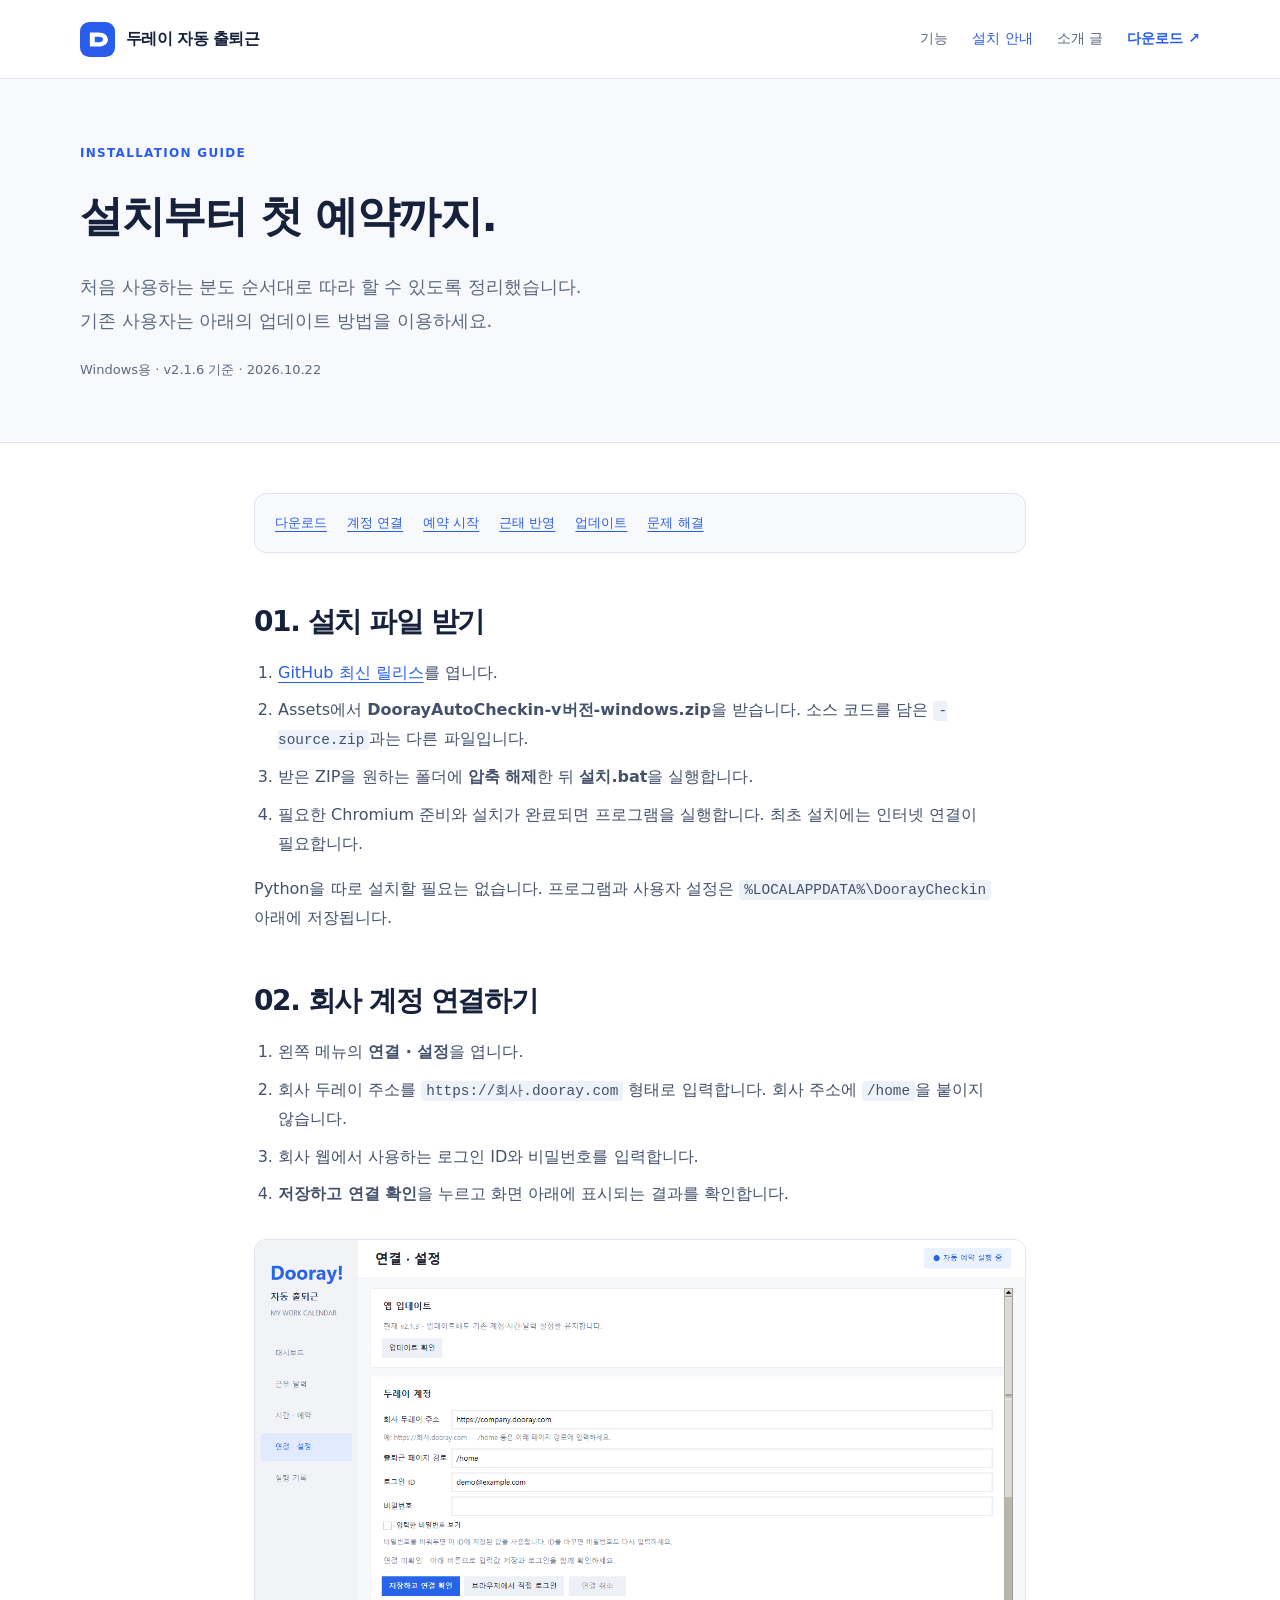
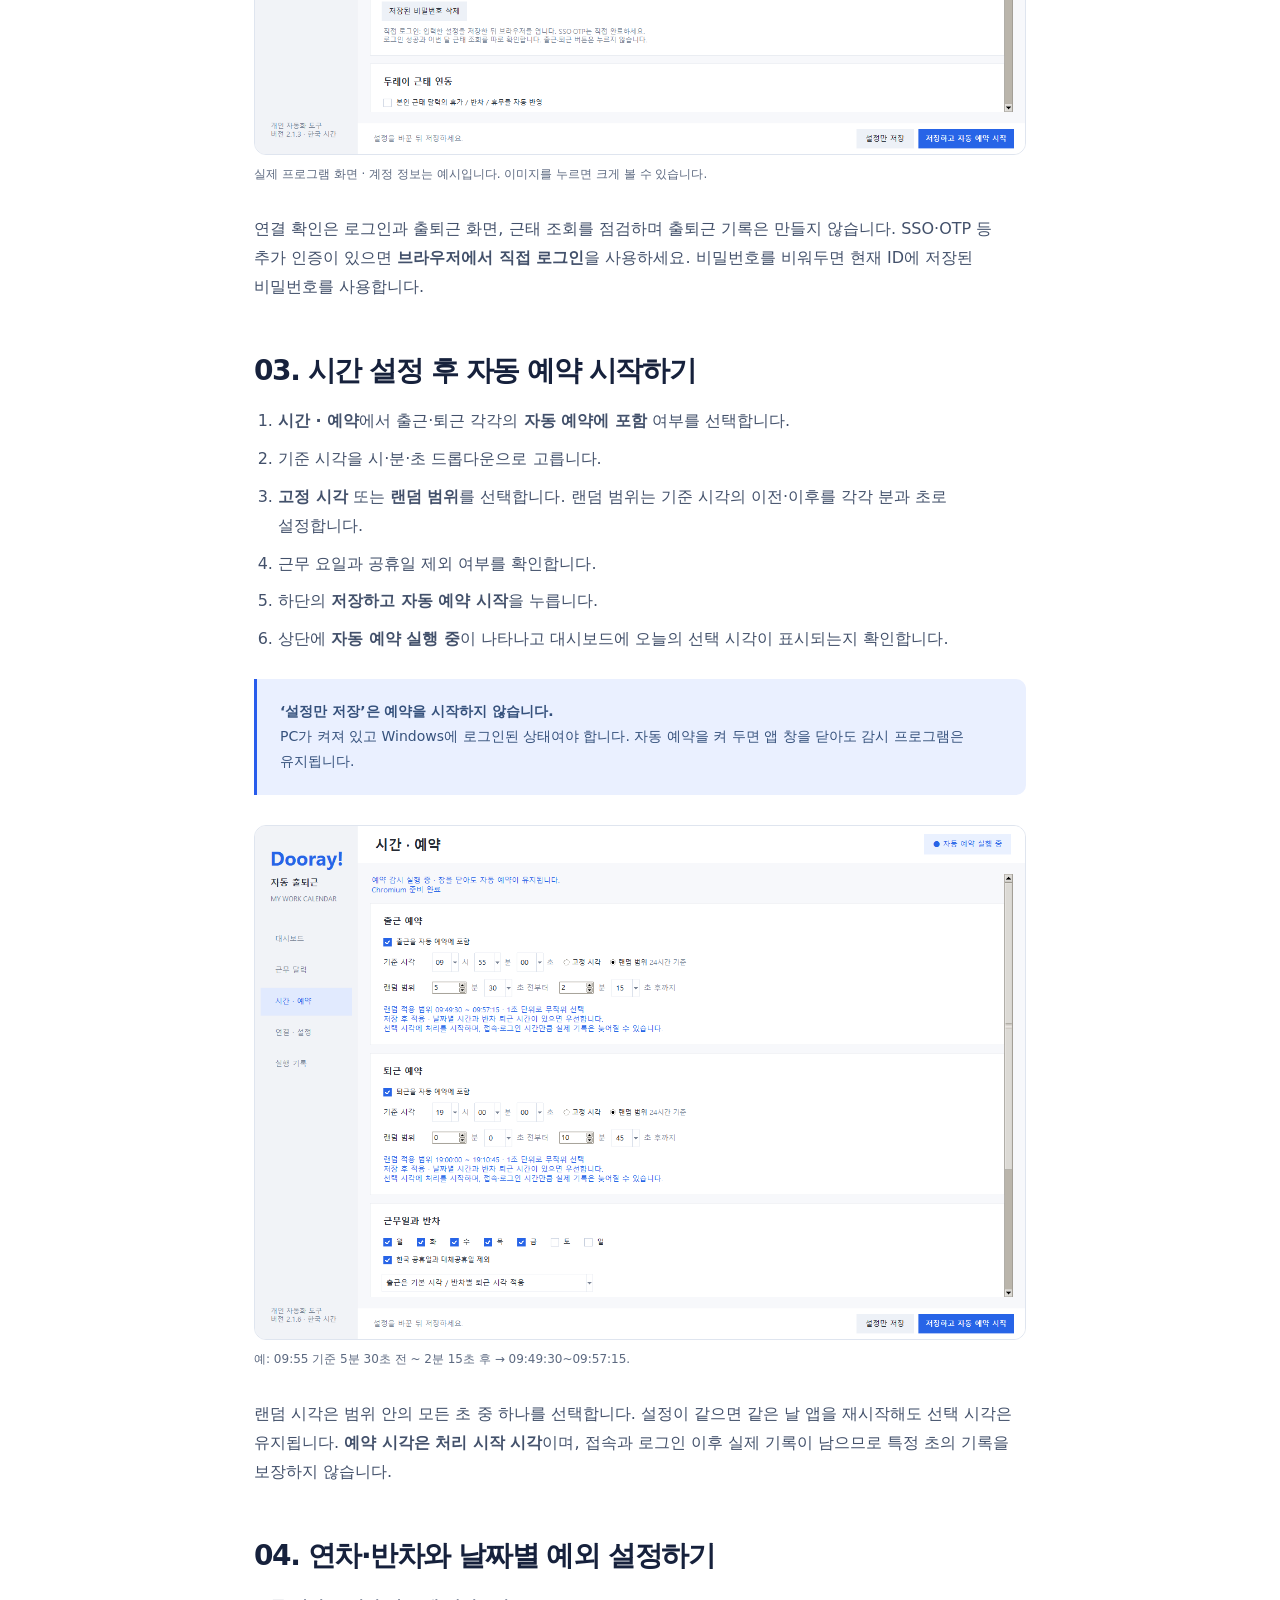
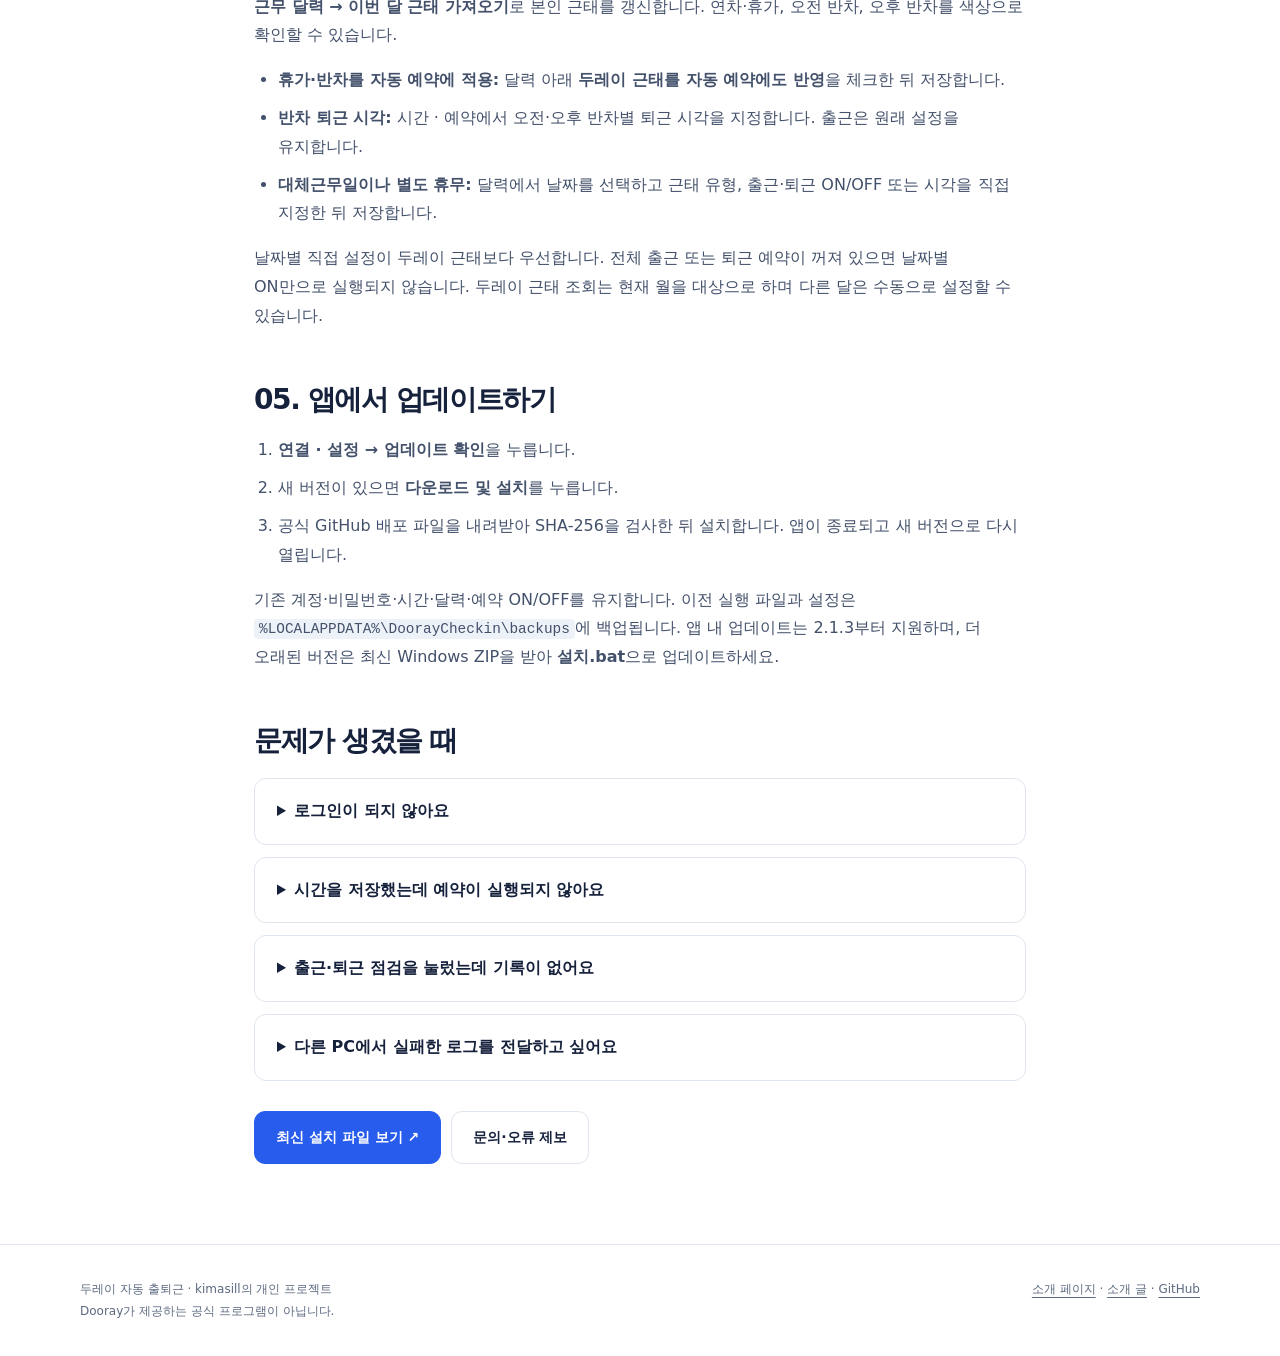
==== docs/guide.html @ 59de7cc2 "Publish project introduction and installation guide for GitHub Pages" ====
<!doctype html><html lang="ko"><head><meta charset="utf-8"><meta name="viewport" content="width=device-width, initial-scale=1"><title>설치와 업데이트 안내 | 두레이 자동 출퇴근</title><meta name="description" content="Windows에서 두레이 자동 출퇴근을 설치하고 계정 연결, 출퇴근 시간, 휴가·반차와 자동 예약을 설정하는 방법."><link rel="canonical" href="https://kimasill.github.io/dooray-auto-checkin/guide.html"><meta property="og:type" content="article"><meta property="og:locale" content="ko_KR"><meta property="og:title" content="두레이 자동 출퇴근 설치·업데이트 안내"><meta property="og:description" content="다운로드부터 계정 연결, 예약 시작, 업데이트까지 화면과 함께 따라 하는 설치 가이드."><meta property="og:url" content="https://kimasill.github.io/dooray-auto-checkin/guide.html"><meta property="og:image" content="https://kimasill.github.io/dooray-auto-checkin/images/connection.png"><meta name="twitter:card" content="summary_large_image"><link rel="icon" href="icon.svg" type="image/svg+xml"><link rel="stylesheet" href="site.css"></head><body>
<a class="skip" href="#main">본문으로 바로가기</a><header class="header"><div class="wrap"><a class="brand" href="./"><img src="icon.svg" alt="">두레이 자동 출퇴근</a><nav class="nav" aria-label="주 메뉴"><a href="./#features">기능</a><a href="guide.html" aria-current="page">설치 안내</a><a href="story.html">소개 글</a><a class="nav-cta" href="https://github.com/kimasill/dooray-auto-checkin/releases/latest">다운로드 ↗</a></nav></div></header>
<main id="main"><div class="page-hero"><div class="wrap"><p class="eyebrow">Installation guide</p><h1>설치부터 첫 예약까지.</h1><p class="lead">처음 사용하는 분도 순서대로 따라 할 수 있도록 정리했습니다.<br>기존 사용자는 아래의 업데이트 방법을 이용하세요.</p><p class="meta">Windows용 · v2.1.6 기준 · 2026.10.22</p></div></div><article class="reading">
<nav class="toc" aria-label="설치 안내 목차"><a href="#download">다운로드</a><a href="#connect">계정 연결</a><a href="#schedule">예약 시작</a><a href="#calendar">근태 반영</a><a href="#update">업데이트</a><a href="#troubleshooting">문제 해결</a></nav>
<h2 id="download">01. 설치 파일 받기</h2><ol><li><a href="https://github.com/kimasill/dooray-auto-checkin/releases/latest">GitHub 최신 릴리스</a>를 엽니다.</li><li>Assets에서 <strong>DoorayAutoCheckin-v버전-windows.zip</strong>을 받습니다. 소스 코드를 담은 <code>-source.zip</code>과는 다른 파일입니다.</li><li>받은 ZIP을 원하는 폴더에 <strong>압축 해제</strong>한 뒤 <strong>설치.bat</strong>을 실행합니다.</li><li>필요한 Chromium 준비와 설치가 완료되면 프로그램을 실행합니다. 최초 설치에는 인터넷 연결이 필요합니다.</li></ol><p>Python을 따로 설치할 필요는 없습니다. 프로그램과 사용자 설정은 <code>%LOCALAPPDATA%\DoorayCheckin</code> 아래에 저장됩니다.</p>
<h2 id="connect">02. 회사 계정 연결하기</h2><ol><li>왼쪽 메뉴의 <strong>연결 · 설정</strong>을 엽니다.</li><li>회사 두레이 주소를 <code>https://회사.dooray.com</code> 형태로 입력합니다. 회사 주소에 <code>/home</code>을 붙이지 않습니다.</li><li>회사 웹에서 사용하는 로그인 ID와 비밀번호를 입력합니다.</li><li><strong>저장하고 연결 확인</strong>을 누르고 화면 아래에 표시되는 결과를 확인합니다.</li></ol><figure><a href="images/connection.png"><img loading="lazy" src="images/connection.png" width="1380" height="920" alt="회사 두레이 주소와 ID·비밀번호를 입력하고 저장하고 연결 확인을 누르는 설정 화면"></a><figcaption>실제 프로그램 화면 · 계정 정보는 예시입니다. 이미지를 누르면 크게 볼 수 있습니다.</figcaption></figure><p>연결 확인은 로그인과 출퇴근 화면, 근태 조회를 점검하며 출퇴근 기록은 만들지 않습니다. SSO·OTP 등 추가 인증이 있으면 <strong>브라우저에서 직접 로그인</strong>을 사용하세요. 비밀번호를 비워두면 현재 ID에 저장된 비밀번호를 사용합니다.</p>
<h2 id="schedule">03. 시간 설정 후 자동 예약 시작하기</h2><ol><li><strong>시간 · 예약</strong>에서 출근·퇴근 각각의 <strong>자동 예약에 포함</strong> 여부를 선택합니다.</li><li>기준 시각을 시·분·초 드롭다운으로 고릅니다.</li><li><strong>고정 시각</strong> 또는 <strong>랜덤 범위</strong>를 선택합니다. 랜덤 범위는 기준 시각의 이전·이후를 각각 분과 초로 설정합니다.</li><li>근무 요일과 공휴일 제외 여부를 확인합니다.</li><li>하단의 <strong>저장하고 자동 예약 시작</strong>을 누릅니다.</li><li>상단에 <strong>자동 예약 실행 중</strong>이 나타나고 대시보드에 오늘의 선택 시각이 표시되는지 확인합니다.</li></ol><div class="notice"><strong>‘설정만 저장’은 예약을 시작하지 않습니다.</strong><br>PC가 켜져 있고 Windows에 로그인된 상태여야 합니다. 자동 예약을 켜 두면 앱 창을 닫아도 감시 프로그램은 유지됩니다.</div><figure><a href="images/schedule.png"><img loading="lazy" src="images/schedule.png" width="1380" height="920" alt="출퇴근 기준 시각과 랜덤 범위의 분·초를 지정하고 자동 예약을 시작하는 화면"></a><figcaption>예: 09:55 기준 5분 30초 전 ~ 2분 15초 후 → 09:49:30~09:57:15.</figcaption></figure><p>랜덤 시각은 범위 안의 모든 초 중 하나를 선택합니다. 설정이 같으면 같은 날 앱을 재시작해도 선택 시각은 유지됩니다. <strong>예약 시각은 처리 시작 시각</strong>이며, 접속과 로그인 이후 실제 기록이 남으므로 특정 초의 기록을 보장하지 않습니다.</p>
<h2 id="calendar">04. 연차·반차와 날짜별 예외 설정하기</h2><p><strong>근무 달력 → 이번 달 근태 가져오기</strong>로 본인 근태를 갱신합니다. 연차·휴가, 오전 반차, 오후 반차를 색상으로 확인할 수 있습니다.</p><ul><li><strong>휴가·반차를 자동 예약에 적용:</strong> 달력 아래 <strong>두레이 근태를 자동 예약에도 반영</strong>을 체크한 뒤 저장합니다.</li><li><strong>반차 퇴근 시각:</strong> 시간 · 예약에서 오전·오후 반차별 퇴근 시각을 지정합니다. 출근은 원래 설정을 유지합니다.</li><li><strong>대체근무일이나 별도 휴무:</strong> 달력에서 날짜를 선택하고 근태 유형, 출근·퇴근 ON/OFF 또는 시각을 직접 지정한 뒤 저장합니다.</li></ul><p>날짜별 직접 설정이 두레이 근태보다 우선합니다. 전체 출근 또는 퇴근 예약이 꺼져 있으면 날짜별 ON만으로 실행되지 않습니다. 두레이 근태 조회는 현재 월을 대상으로 하며 다른 달은 수동으로 설정할 수 있습니다.</p>
<h2 id="update">05. 앱에서 업데이트하기</h2><ol><li><strong>연결 · 설정 → 업데이트 확인</strong>을 누릅니다.</li><li>새 버전이 있으면 <strong>다운로드 및 설치</strong>를 누릅니다.</li><li>공식 GitHub 배포 파일을 내려받아 SHA-256을 검사한 뒤 설치합니다. 앱이 종료되고 새 버전으로 다시 열립니다.</li></ol><p>기존 계정·비밀번호·시간·달력·예약 ON/OFF를 유지합니다. 이전 실행 파일과 설정은 <code>%LOCALAPPDATA%\DoorayCheckin\backups</code>에 백업됩니다. 앱 내 업데이트는 2.1.3부터 지원하며, 더 오래된 버전은 최신 Windows ZIP을 받아 <strong>설치.bat</strong>으로 업데이트하세요.</p>
<h2 id="troubleshooting">문제가 생겼을 때</h2><div class="faq"><details><summary>로그인이 되지 않아요</summary><p>회사 주소와 로그인 ID, 비밀번호를 다시 확인하고 ‘저장하고 연결 확인’을 누르세요. SSO·OTP는 ‘브라우저에서 직접 로그인’을 사용합니다. 계정 입력란 아래에 표시되는 오류 코드와 안내를 확인하세요. <a href="https://github.com/kimasill/dooray-auto-checkin#연결이-안-될-때">오류 코드별 안내</a></p></details><details><summary>시간을 저장했는데 예약이 실행되지 않아요</summary><p>‘자동 예약에 포함’과 ‘자동 예약 실행 중’ 표시를 확인하세요. 오늘 날짜의 휴가·공휴일·수동 OFF도 확인해야 합니다. PC가 꺼졌거나 절전 상태였다면 예정 시각에 실행되지 않을 수 있습니다. 실행 기록 메뉴에서 당시 로그를 확인하세요.</p></details><details><summary>출근·퇴근 점검을 눌렀는데 기록이 없어요</summary><p>‘출근 점검 (기록 없음)’과 ‘퇴근 점검 (기록 없음)’은 실제 기록을 만들지 않습니다. 지금 처리하려면 ‘지금 출근’ 또는 ‘지금 퇴근’을 누르고 확인창을 거쳐야 합니다.</p></details><details><summary>다른 PC에서 실패한 로그를 전달하고 싶어요</summary><p><a href="https://github.com/kimasill/dooray-auto-checkin/releases/latest">최신 릴리스</a>의 Dooray-diagnostics-tool.zip을 실패한 PC에서 풀고 ‘진단로그수집.bat’을 실행하세요. 바탕화면에 진단 ZIP이 생성됩니다. 도구는 비밀번호·로그인 세션·스크린샷·원본 설정을 수집하지 않으며 자동 전송하지 않습니다. 공유 전에 내용을 확인하고 비밀번호나 원본 설정 파일을 공개 이슈에 붙이지 마세요.</p></details></div><div class="actions"><a class="button" href="https://github.com/kimasill/dooray-auto-checkin/releases/latest">최신 설치 파일 보기 ↗</a><a class="button secondary" href="https://github.com/kimasill/dooray-auto-checkin/issues">문의·오류 제보</a></div>
</article></main><footer class="footer"><div class="wrap"><p>두레이 자동 출퇴근 · kimasill의 개인 프로젝트<br>Dooray가 제공하는 공식 프로그램이 아닙니다.</p><p><a href="./">소개 페이지</a> · <a href="story.html">소개 글</a> · <a href="https://github.com/kimasill/dooray-auto-checkin">GitHub</a></p></div></footer></body></html>
---- docs/site.css ----
:root{--ink:#16213c;--muted:#5c6980;--blue:#285cec;--pale:#eaf0ff;--line:#dfe5ef;--bg:#f7f9fd;--radius:22px}*{box-sizing:border-box}html{scroll-behavior:smooth;scroll-padding-top:100px}body{margin:0;color:var(--ink);background:white;font-family:system-ui,-apple-system,"Malgun Gothic",sans-serif;font-size:16px;line-height:1.8;word-break:keep-all;overflow-wrap:anywhere}a{color:var(--blue);text-underline-offset:4px}a:hover{text-decoration:underline}a:focus-visible,button:focus-visible,summary:focus-visible{outline:3px solid #e19200;outline-offset:5px}img{display:block;max-width:100%;height:auto}button{font:inherit}.wrap{width:min(1120px,calc(100% - 48px));margin:auto}.skip{position:absolute;top:-70px;background:white;padding:10px;z-index:20}.skip:focus{top:10px}.header{position:sticky;top:0;z-index:10;background:#ffffffef;border-bottom:1px solid var(--line);backdrop-filter:blur(12px)}.header .wrap{min-height:78px;display:flex;align-items:center;justify-content:space-between;gap:24px}.brand{display:flex;align-items:center;gap:11px;text-decoration:none;color:var(--ink);font-weight:800;letter-spacing:-.6px;white-space:nowrap}.brand img{width:35px;height:35px}.nav{display:flex;align-items:center;gap:24px;font-size:14px}.nav a{color:var(--muted);text-decoration:none;white-space:nowrap}.nav a:hover,.nav a[aria-current=page]{color:var(--blue)}.nav .nav-cta{color:var(--blue);font-weight:700}.eyebrow{font-size:12px;letter-spacing:1.3px;font-weight:800;color:var(--blue);text-transform:uppercase;margin:0 0 22px}.hero{padding:80px 0 66px;background:linear-gradient(155deg,#fff 40%,#eef3ff)}.hero-grid{display:grid;grid-template-columns:.9fr 1.1fr;gap:44px;align-items:center}h1,h2,h3{line-height:1.35;letter-spacing:-1.4px;margin:0;color:var(--ink)}h1{font-size:clamp(34px,4vw,51px);font-weight:850}h1 em{font-style:normal;color:var(--blue)}h2{font-size:32px}h3{font-size:21px;letter-spacing:-.7px}.lead{font-size:18px;line-height:1.9;color:var(--muted);margin:25px 0 28px}.actions{display:flex;gap:10px;align-items:center;flex-wrap:wrap}.button{display:inline-flex;align-items:center;justify-content:center;gap:8px;padding:13px 21px;background:var(--blue);color:#fff;border:1px solid var(--blue);border-radius:11px;text-decoration:none;font-weight:700;font-size:14px;cursor:pointer}.button:hover{background:#1847c5;text-decoration:none}.button.secondary{background:#fff;color:var(--ink);border-color:var(--line)}.button.secondary:hover{border-color:var(--blue);color:var(--blue)}.tiny{font-size:12px;color:var(--muted);line-height:1.7}.hero-note{margin:18px 0 0}.product-shot{background:white;border:1px solid #ced8eb;border-radius:15px;padding:8px;box-shadow:0 22px 65px #3457911a;transform:rotate(-1deg)}.product-shot img{border-radius:9px}.shot-caption{display:flex;justify-content:space-between;gap:12px;font-size:11px;color:var(--muted);padding:8px 7px 1px}.pill{display:inline-flex;align-items:center;gap:7px;padding:6px 11px;border-radius:20px;background:#e8f7f0;color:#257154;font-size:12px;font-weight:600}.pill:before{content:"";width:6px;height:6px;border-radius:50%;background:#2b9d70}.proof-strip{background:#fff;border-top:1px solid var(--line);border-bottom:1px solid var(--line)}.proof-strip .wrap{display:flex;justify-content:space-between;gap:16px;padding-top:21px;padding-bottom:21px;font-size:13px;color:var(--muted)}.proof-strip strong{color:var(--ink);margin-right:8px}.section{padding:78px 0}.section.soft{background:var(--bg)}.section-head{display:flex;align-items:end;justify-content:space-between;gap:24px;margin-bottom:32px}.section-head p{max-width:410px;margin:0;color:var(--muted);font-size:15px}.grid-three{display:grid;grid-template-columns:repeat(3,1fr);gap:20px}.feature{padding:28px;background:#fff;border:1px solid var(--line);border-radius:var(--radius)}.feature .number{font-size:12px;color:var(--blue);font-weight:800;margin-bottom:22px;display:block}.feature p{font-size:14px;color:var(--muted);margin:16px 0 0}.tags{display:flex;gap:7px;flex-wrap:wrap;margin-top:20px}.tag{font-size:11px;background:var(--pale);color:#3357a0;border-radius:6px;padding:3px 9px}.tag.purple{background:#f0e9ff;color:#7b4db6}.tag.green{background:#e2f4ef;color:#287665}.wide-shot{border:1px solid var(--line);border-radius:16px;overflow:hidden;box-shadow:0 18px 50px #253b6410}.wide-shot img{width:100%}.caption{font-size:12px;color:var(--muted);margin:14px 0 0}.split{display:grid;grid-template-columns:1fr 1fr;gap:52px;align-items:center}.split p{color:var(--muted)}.steps{list-style:none;padding:0;margin:0;counter-reset:step}.steps li{position:relative;padding:0 0 25px 51px;counter-increment:step;min-height:55px}.steps li:before{content:counter(step,decimal-leading-zero);position:absolute;left:0;top:0;font-size:13px;font-weight:800;background:var(--pale);color:var(--blue);border-radius:9px;padding:5px 9px}.steps p{font-size:14px;margin:5px 0 0}.notice{padding:20px 23px;background:var(--pale);border-left:3px solid var(--blue);border-radius:0 10px 10px 0;font-size:14px;color:#35517c}.story-card{display:flex;justify-content:space-between;align-items:center;gap:28px;background:#172743;color:white;padding:38px;border-radius:var(--radius)}.story-card h2{color:white;font-size:27px}.story-card p{color:#bfcee5;margin:12px 0 0;font-size:14px}.story-card .eyebrow{color:#9bb7ff;margin-bottom:12px}.story-card .button{flex-shrink:0;background:#fff;color:var(--ink);border-color:white}.faq{display:grid;gap:12px}.faq details{border:1px solid var(--line);border-radius:12px;padding:18px 22px;background:#fff}.faq summary{font-weight:700;cursor:pointer}.faq p{color:var(--muted);font-size:14px;margin:13px 0 0}.footer{padding:34px 0;border-top:1px solid var(--line);font-size:12px;color:var(--muted)}.footer .wrap{display:flex;justify-content:space-between;align-items:start;gap:26px}.footer p{margin:0}.footer a{color:var(--muted)}.share-status{min-height:22px;display:block;color:var(--muted);font-size:12px}.page-hero{padding:64px 0 48px;background:var(--bg);border-bottom:1px solid var(--line)}.page-hero h1{font-size:43px}.page-hero .lead{max-width:700px;margin-bottom:0}.reading{max-width:820px;margin:auto;padding:50px 24px 80px}.reading h2{font-size:28px;margin:50px 0 18px;scroll-margin-top:100px}.reading h2:first-child{margin-top:0}.reading h3{margin:30px 0 12px}.reading p,.reading li{color:#43516b}.reading figure{margin:30px 0}.reading figure img{border:1px solid var(--line);border-radius:12px}.reading figcaption{font-size:12px;color:var(--muted);margin-top:9px}.reading code{font-family:ui-monospace,Consolas,monospace;background:#edf1f8;border-radius:4px;padding:2px 5px;font-size:.9em}.reading ol,.reading ul{padding-left:24px}.reading li{margin:9px 0}.toc{display:flex;gap:9px 20px;flex-wrap:wrap;padding:17px 20px;margin:0 0 40px;background:var(--bg);border:1px solid var(--line);border-radius:12px;font-size:13px}.meta{color:var(--muted);font-size:13px;margin-top:20px}.reading .actions{margin-top:30px}.text-link{font-size:14px;font-weight:700}.status-panel{background:var(--pale);border-radius:var(--radius);padding:28px;margin-top:24px}.status-panel strong{display:block;font-size:20px;color:var(--blue)}.status-panel p{font-size:14px;margin:9px 0 0}.anchor-link{font-size:13px;white-space:nowrap}.reading .notice p{margin:0}.reading .notice{margin:25px 0}.article-end{border-top:1px solid var(--line);padding-top:26px;margin-top:40px}.source-note{font-size:12px;color:var(--muted)}
@media(max-width:900px){.hero-grid{grid-template-columns:1fr;gap:38px}.hero{padding:56px 0}.hero h1 br{display:none}.hero-copy{max-width:660px}.product-shot{max-width:760px;transform:none}.grid-three{gap:12px}.feature{padding:22px}.split{gap:30px}.proof-strip .wrap{flex-wrap:wrap;justify-content:flex-start;gap:8px 28px}.nav{gap:17px}.section{padding:60px 0}}
@media(max-width:640px){.wrap{width:calc(100% - 36px)}.header .wrap{min-height:76px;gap:8px;flex-wrap:wrap;padding-top:12px;padding-bottom:12px}.brand{font-size:15px}.brand img{width:28px;height:28px}.nav{font-size:12px;gap:16px}.nav .nav-repo{display:none}.hero{padding:42px 0}.hero-grid{gap:32px}h1{font-size:37px;line-height:1.4;letter-spacing:-1.7px}.hero h1 br{display:initial}.lead{font-size:16px;margin-top:20px}.eyebrow{font-size:11px;margin-bottom:17px}.button{font-size:13px;padding:12px 16px}.proof-strip .wrap{font-size:12px;padding-top:16px;padding-bottom:16px}.proof-strip strong{margin-right:4px}.section{padding:46px 0}.section-head{display:block;margin-bottom:24px}.section-head p{margin-top:14px}.section h2{font-size:27px}.grid-three,.split{grid-template-columns:1fr;gap:16px}.feature{padding:24px}.feature .number{margin-bottom:13px}.split{gap:28px}.story-card{padding:27px;align-items:start;flex-direction:column}.story-card h2{font-size:25px}.footer .wrap{flex-direction:column;gap:16px}.shot-caption{font-size:10px}.shot-caption span:last-child{display:none}.page-hero{padding:40px 0 32px}.page-hero h1{font-size:33px}.reading{padding:32px 18px 55px}.reading h2{font-size:25px}.reading .toc{gap:8px 15px}.faq details{padding:16px}.faq summary{font-size:14px}html{scroll-padding-top:115px}}
@media(prefers-reduced-motion:reduce){html{scroll-behavior:auto}}
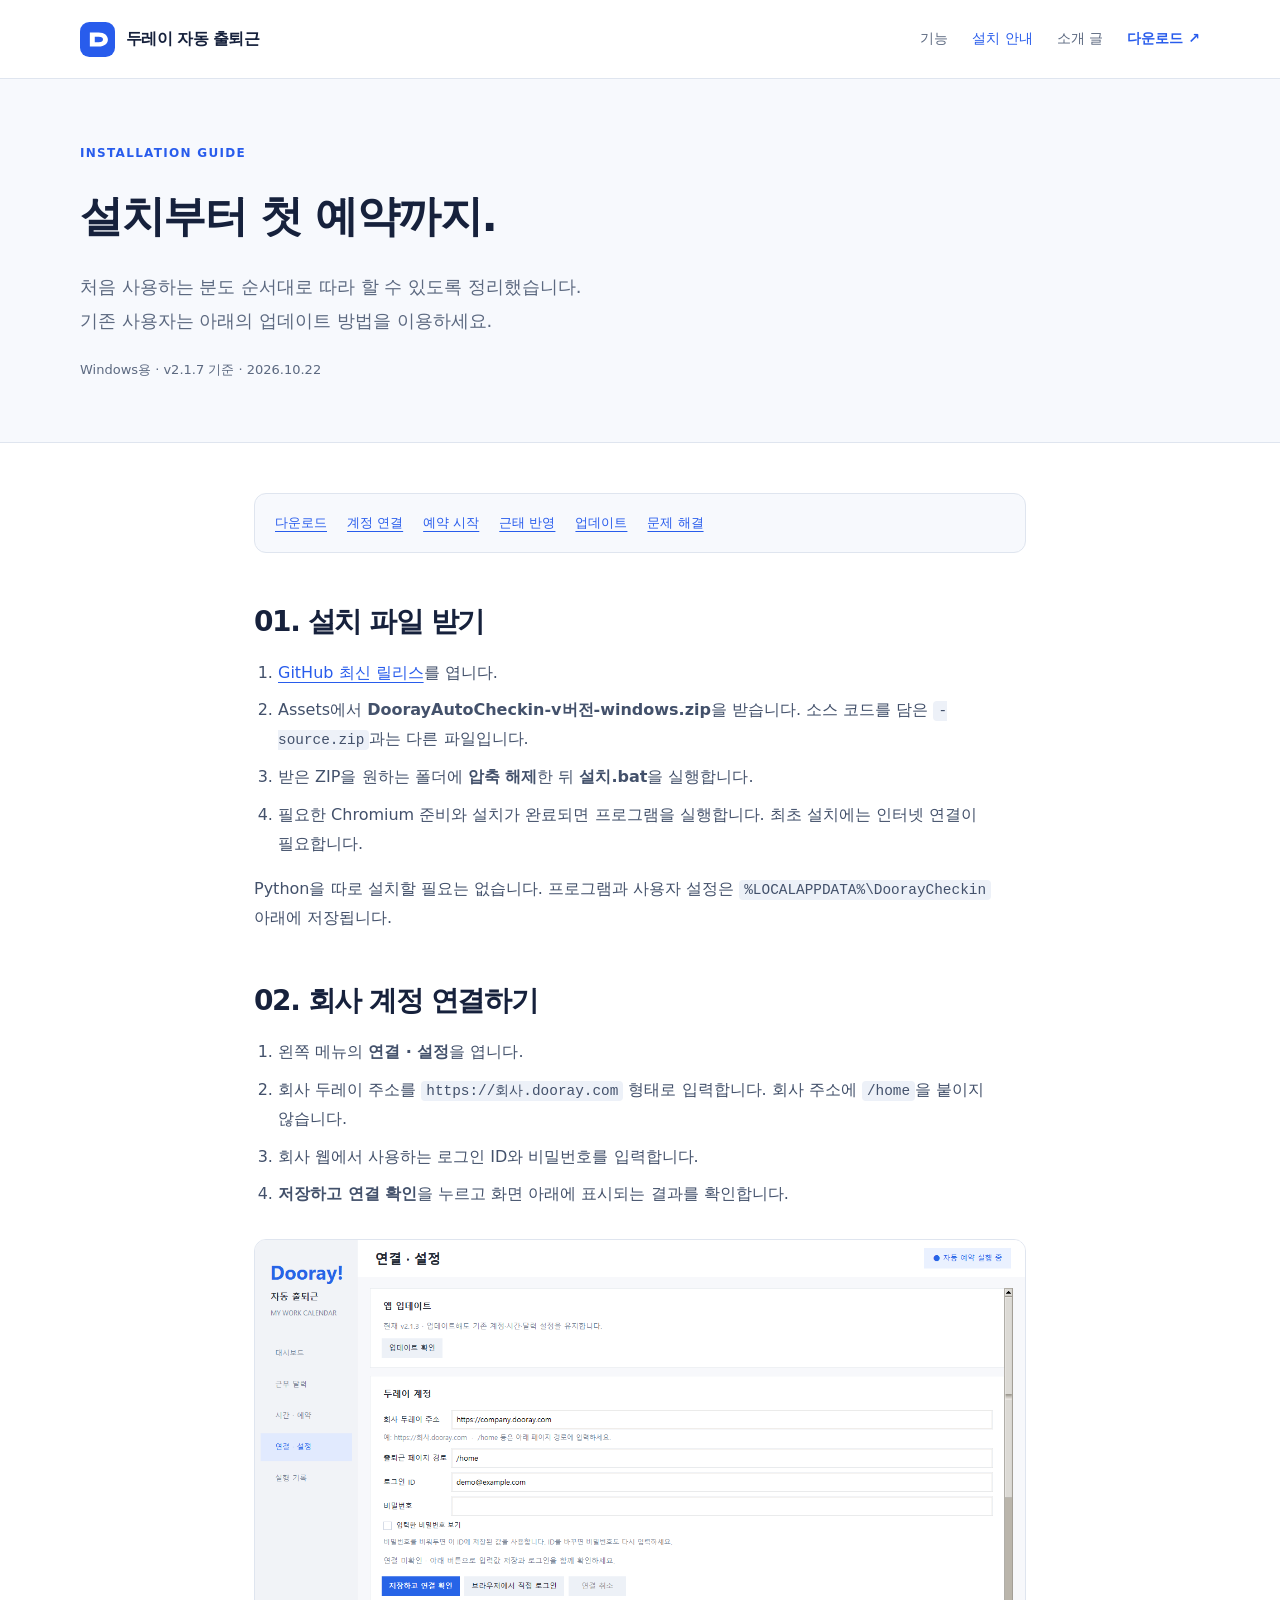
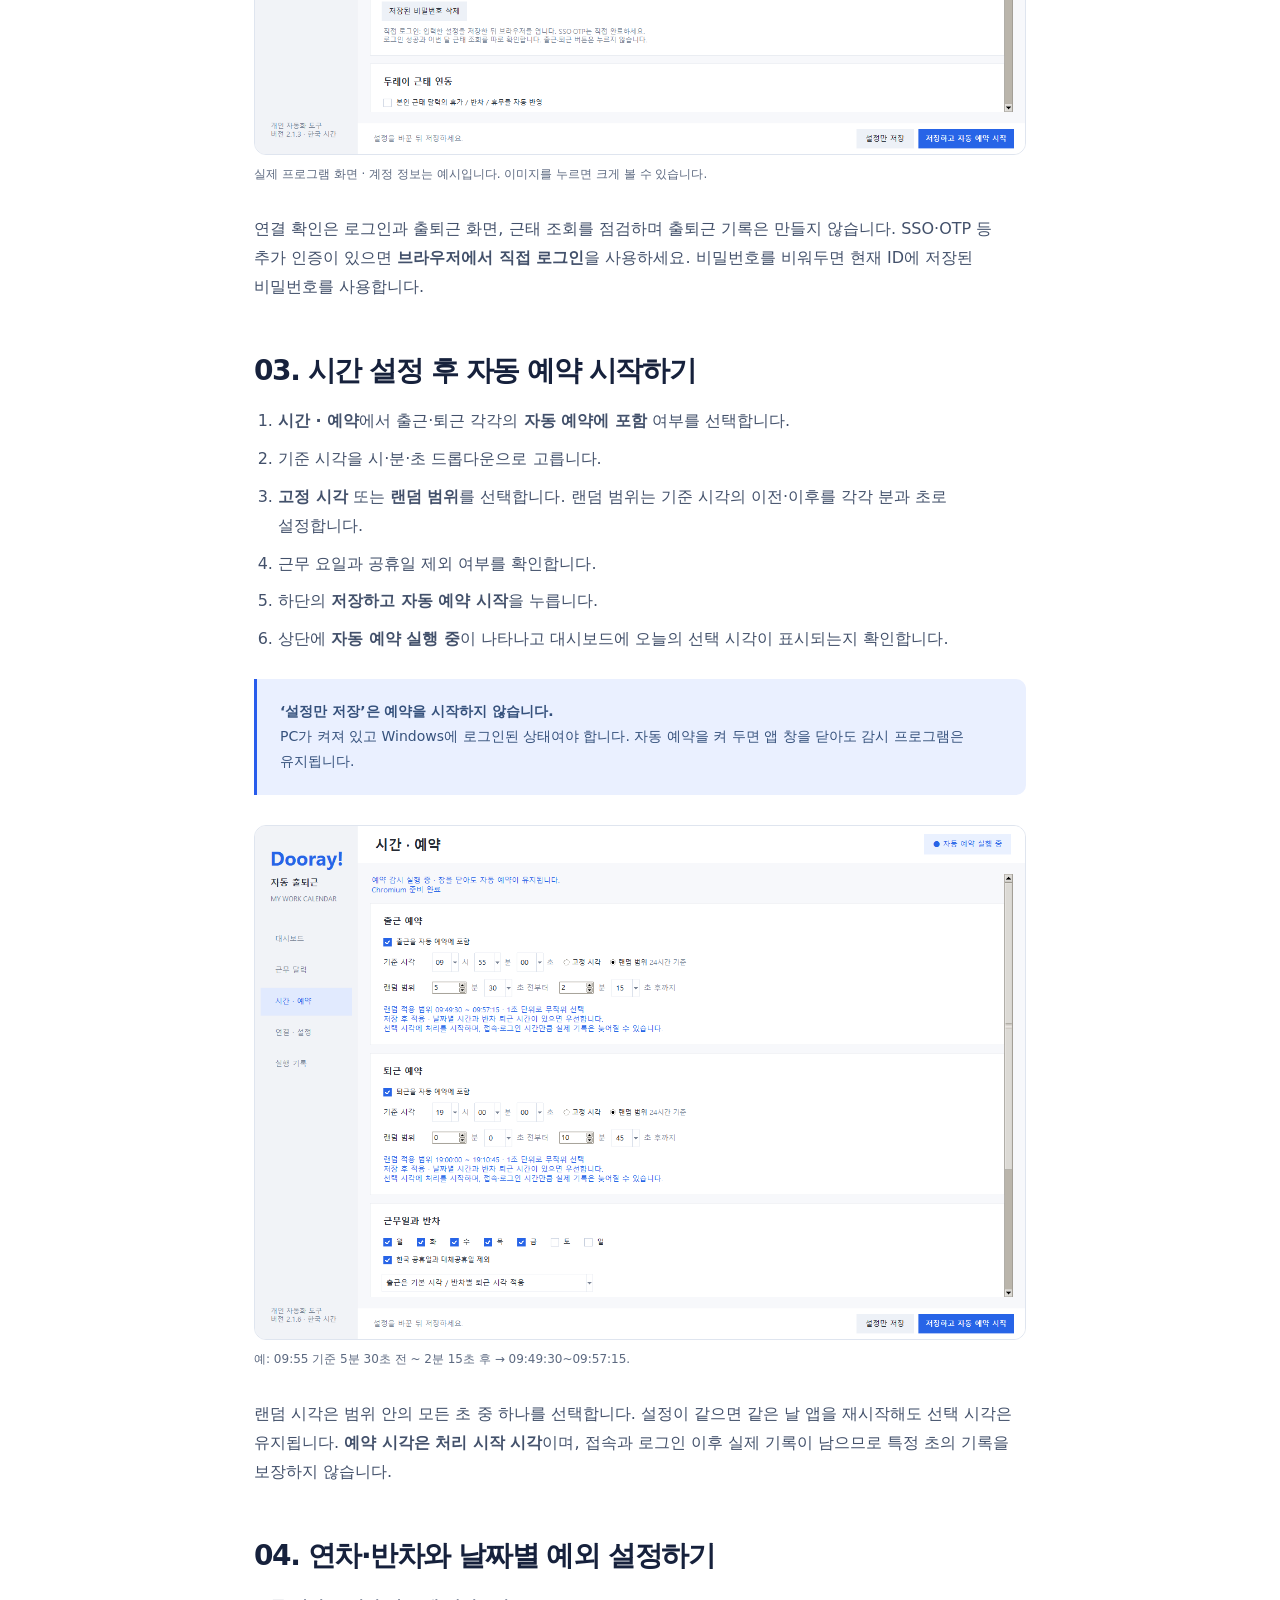
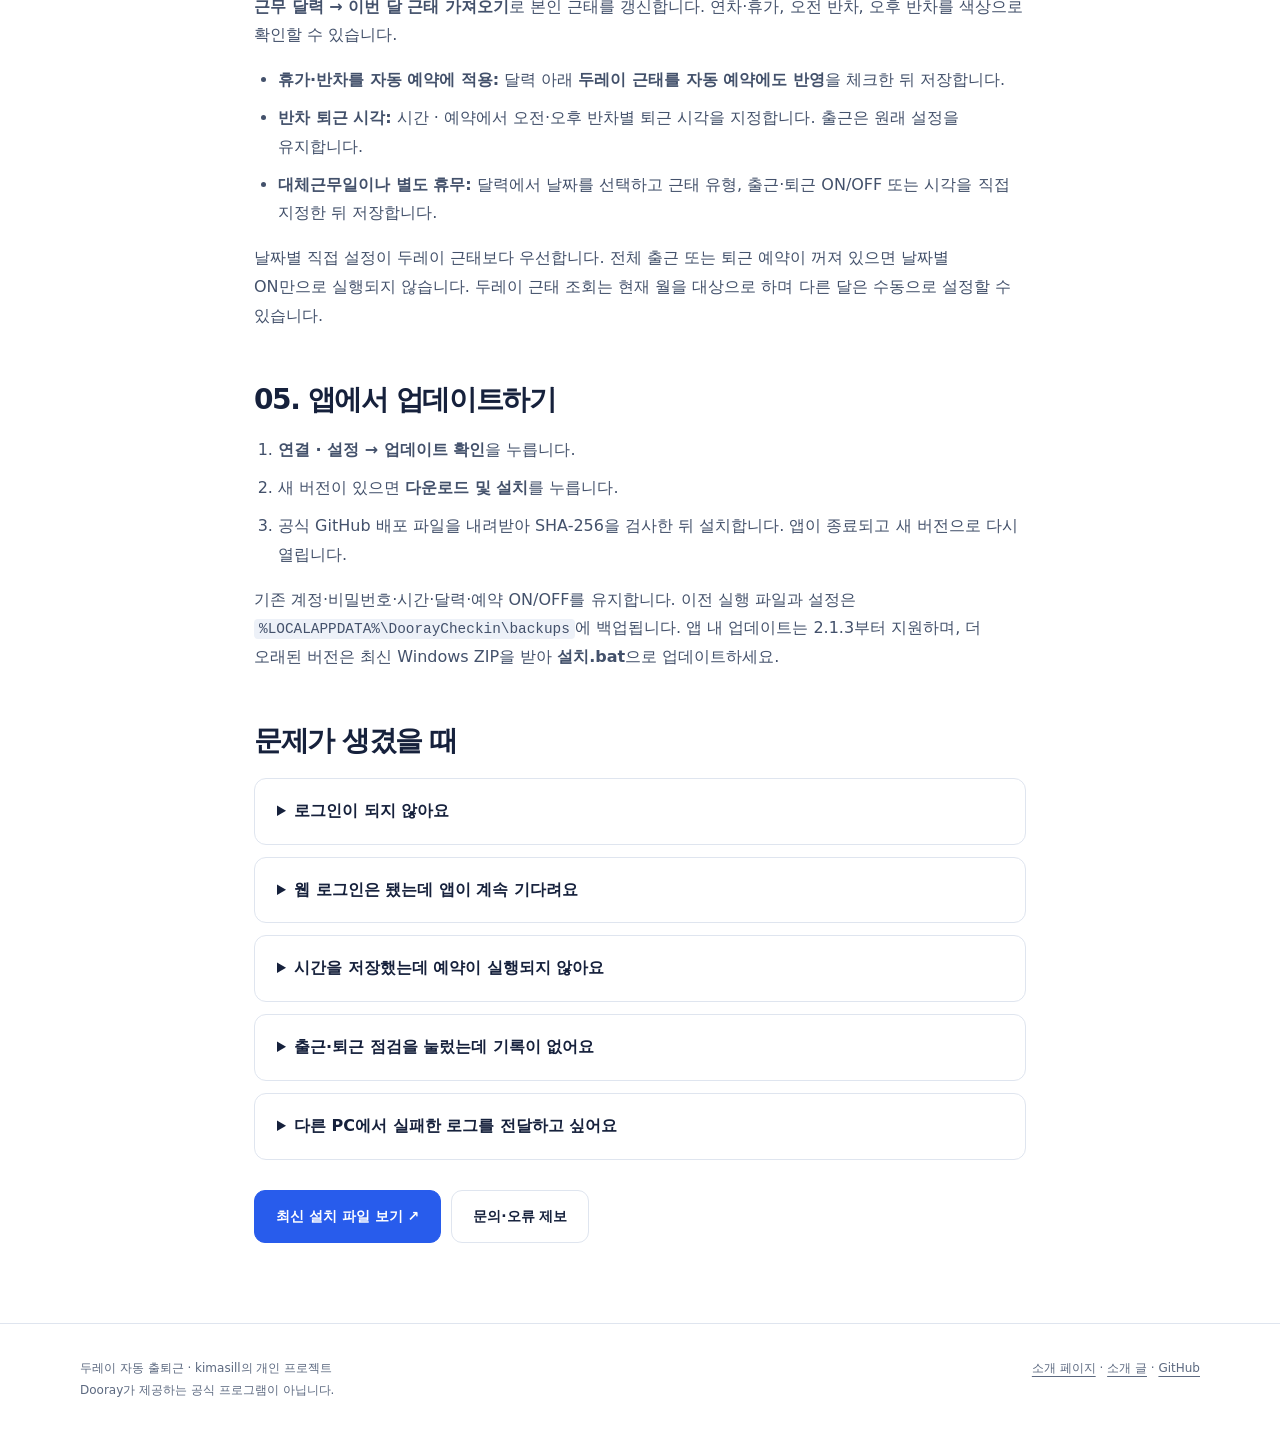
==== commit 8f7d3a69: "Recover login verification after Dooray service redirects" ====
--- a/docs/guide.html
+++ b/docs/guide.html
@@ -1,11 +1,11 @@
 <!doctype html><html lang="ko"><head><meta charset="utf-8"><meta name="viewport" content="width=device-width, initial-scale=1"><title>설치와 업데이트 안내 | 두레이 자동 출퇴근</title><meta name="description" content="Windows에서 두레이 자동 출퇴근을 설치하고 계정 연결, 출퇴근 시간, 휴가·반차와 자동 예약을 설정하는 방법."><link rel="canonical" href="https://kimasill.github.io/dooray-auto-checkin/guide.html"><meta property="og:type" content="article"><meta property="og:locale" content="ko_KR"><meta property="og:title" content="두레이 자동 출퇴근 설치·업데이트 안내"><meta property="og:description" content="다운로드부터 계정 연결, 예약 시작, 업데이트까지 화면과 함께 따라 하는 설치 가이드."><meta property="og:url" content="https://kimasill.github.io/dooray-auto-checkin/guide.html"><meta property="og:image" content="https://kimasill.github.io/dooray-auto-checkin/images/connection.png"><meta name="twitter:card" content="summary_large_image"><link rel="icon" href="icon.svg" type="image/svg+xml"><link rel="stylesheet" href="site.css"></head><body>
 <a class="skip" href="#main">본문으로 바로가기</a><header class="header"><div class="wrap"><a class="brand" href="./"><img src="icon.svg" alt="">두레이 자동 출퇴근</a><nav class="nav" aria-label="주 메뉴"><a href="./#features">기능</a><a href="guide.html" aria-current="page">설치 안내</a><a href="story.html">소개 글</a><a class="nav-cta" href="https://github.com/kimasill/dooray-auto-checkin/releases/latest">다운로드 ↗</a></nav></div></header>
-<main id="main"><div class="page-hero"><div class="wrap"><p class="eyebrow">Installation guide</p><h1>설치부터 첫 예약까지.</h1><p class="lead">처음 사용하는 분도 순서대로 따라 할 수 있도록 정리했습니다.<br>기존 사용자는 아래의 업데이트 방법을 이용하세요.</p><p class="meta">Windows용 · v2.1.6 기준 · 2026.10.22</p></div></div><article class="reading">
+<main id="main"><div class="page-hero"><div class="wrap"><p class="eyebrow">Installation guide</p><h1>설치부터 첫 예약까지.</h1><p class="lead">처음 사용하는 분도 순서대로 따라 할 수 있도록 정리했습니다.<br>기존 사용자는 아래의 업데이트 방법을 이용하세요.</p><p class="meta">Windows용 · v2.1.7 기준 · 2026.10.22</p></div></div><article class="reading">
 <nav class="toc" aria-label="설치 안내 목차"><a href="#download">다운로드</a><a href="#connect">계정 연결</a><a href="#schedule">예약 시작</a><a href="#calendar">근태 반영</a><a href="#update">업데이트</a><a href="#troubleshooting">문제 해결</a></nav>
 <h2 id="download">01. 설치 파일 받기</h2><ol><li><a href="https://github.com/kimasill/dooray-auto-checkin/releases/latest">GitHub 최신 릴리스</a>를 엽니다.</li><li>Assets에서 <strong>DoorayAutoCheckin-v버전-windows.zip</strong>을 받습니다. 소스 코드를 담은 <code>-source.zip</code>과는 다른 파일입니다.</li><li>받은 ZIP을 원하는 폴더에 <strong>압축 해제</strong>한 뒤 <strong>설치.bat</strong>을 실행합니다.</li><li>필요한 Chromium 준비와 설치가 완료되면 프로그램을 실행합니다. 최초 설치에는 인터넷 연결이 필요합니다.</li></ol><p>Python을 따로 설치할 필요는 없습니다. 프로그램과 사용자 설정은 <code>%LOCALAPPDATA%\DoorayCheckin</code> 아래에 저장됩니다.</p>
 <h2 id="connect">02. 회사 계정 연결하기</h2><ol><li>왼쪽 메뉴의 <strong>연결 · 설정</strong>을 엽니다.</li><li>회사 두레이 주소를 <code>https://회사.dooray.com</code> 형태로 입력합니다. 회사 주소에 <code>/home</code>을 붙이지 않습니다.</li><li>회사 웹에서 사용하는 로그인 ID와 비밀번호를 입력합니다.</li><li><strong>저장하고 연결 확인</strong>을 누르고 화면 아래에 표시되는 결과를 확인합니다.</li></ol><figure><a href="images/connection.png"><img loading="lazy" src="images/connection.png" width="1380" height="920" alt="회사 두레이 주소와 ID·비밀번호를 입력하고 저장하고 연결 확인을 누르는 설정 화면"></a><figcaption>실제 프로그램 화면 · 계정 정보는 예시입니다. 이미지를 누르면 크게 볼 수 있습니다.</figcaption></figure><p>연결 확인은 로그인과 출퇴근 화면, 근태 조회를 점검하며 출퇴근 기록은 만들지 않습니다. SSO·OTP 등 추가 인증이 있으면 <strong>브라우저에서 직접 로그인</strong>을 사용하세요. 비밀번호를 비워두면 현재 ID에 저장된 비밀번호를 사용합니다.</p>
 <h2 id="schedule">03. 시간 설정 후 자동 예약 시작하기</h2><ol><li><strong>시간 · 예약</strong>에서 출근·퇴근 각각의 <strong>자동 예약에 포함</strong> 여부를 선택합니다.</li><li>기준 시각을 시·분·초 드롭다운으로 고릅니다.</li><li><strong>고정 시각</strong> 또는 <strong>랜덤 범위</strong>를 선택합니다. 랜덤 범위는 기준 시각의 이전·이후를 각각 분과 초로 설정합니다.</li><li>근무 요일과 공휴일 제외 여부를 확인합니다.</li><li>하단의 <strong>저장하고 자동 예약 시작</strong>을 누릅니다.</li><li>상단에 <strong>자동 예약 실행 중</strong>이 나타나고 대시보드에 오늘의 선택 시각이 표시되는지 확인합니다.</li></ol><div class="notice"><strong>‘설정만 저장’은 예약을 시작하지 않습니다.</strong><br>PC가 켜져 있고 Windows에 로그인된 상태여야 합니다. 자동 예약을 켜 두면 앱 창을 닫아도 감시 프로그램은 유지됩니다.</div><figure><a href="images/schedule.png"><img loading="lazy" src="images/schedule.png" width="1380" height="920" alt="출퇴근 기준 시각과 랜덤 범위의 분·초를 지정하고 자동 예약을 시작하는 화면"></a><figcaption>예: 09:55 기준 5분 30초 전 ~ 2분 15초 후 → 09:49:30~09:57:15.</figcaption></figure><p>랜덤 시각은 범위 안의 모든 초 중 하나를 선택합니다. 설정이 같으면 같은 날 앱을 재시작해도 선택 시각은 유지됩니다. <strong>예약 시각은 처리 시작 시각</strong>이며, 접속과 로그인 이후 실제 기록이 남으므로 특정 초의 기록을 보장하지 않습니다.</p>
 <h2 id="calendar">04. 연차·반차와 날짜별 예외 설정하기</h2><p><strong>근무 달력 → 이번 달 근태 가져오기</strong>로 본인 근태를 갱신합니다. 연차·휴가, 오전 반차, 오후 반차를 색상으로 확인할 수 있습니다.</p><ul><li><strong>휴가·반차를 자동 예약에 적용:</strong> 달력 아래 <strong>두레이 근태를 자동 예약에도 반영</strong>을 체크한 뒤 저장합니다.</li><li><strong>반차 퇴근 시각:</strong> 시간 · 예약에서 오전·오후 반차별 퇴근 시각을 지정합니다. 출근은 원래 설정을 유지합니다.</li><li><strong>대체근무일이나 별도 휴무:</strong> 달력에서 날짜를 선택하고 근태 유형, 출근·퇴근 ON/OFF 또는 시각을 직접 지정한 뒤 저장합니다.</li></ul><p>날짜별 직접 설정이 두레이 근태보다 우선합니다. 전체 출근 또는 퇴근 예약이 꺼져 있으면 날짜별 ON만으로 실행되지 않습니다. 두레이 근태 조회는 현재 월을 대상으로 하며 다른 달은 수동으로 설정할 수 있습니다.</p>
 <h2 id="update">05. 앱에서 업데이트하기</h2><ol><li><strong>연결 · 설정 → 업데이트 확인</strong>을 누릅니다.</li><li>새 버전이 있으면 <strong>다운로드 및 설치</strong>를 누릅니다.</li><li>공식 GitHub 배포 파일을 내려받아 SHA-256을 검사한 뒤 설치합니다. 앱이 종료되고 새 버전으로 다시 열립니다.</li></ol><p>기존 계정·비밀번호·시간·달력·예약 ON/OFF를 유지합니다. 이전 실행 파일과 설정은 <code>%LOCALAPPDATA%\DoorayCheckin\backups</code>에 백업됩니다. 앱 내 업데이트는 2.1.3부터 지원하며, 더 오래된 버전은 최신 Windows ZIP을 받아 <strong>설치.bat</strong>으로 업데이트하세요.</p>
-<h2 id="troubleshooting">문제가 생겼을 때</h2><div class="faq"><details><summary>로그인이 되지 않아요</summary><p>회사 주소와 로그인 ID, 비밀번호를 다시 확인하고 ‘저장하고 연결 확인’을 누르세요. SSO·OTP는 ‘브라우저에서 직접 로그인’을 사용합니다. 계정 입력란 아래에 표시되는 오류 코드와 안내를 확인하세요. <a href="https://github.com/kimasill/dooray-auto-checkin#연결이-안-될-때">오류 코드별 안내</a></p></details><details><summary>시간을 저장했는데 예약이 실행되지 않아요</summary><p>‘자동 예약에 포함’과 ‘자동 예약 실행 중’ 표시를 확인하세요. 오늘 날짜의 휴가·공휴일·수동 OFF도 확인해야 합니다. PC가 꺼졌거나 절전 상태였다면 예정 시각에 실행되지 않을 수 있습니다. 실행 기록 메뉴에서 당시 로그를 확인하세요.</p></details><details><summary>출근·퇴근 점검을 눌렀는데 기록이 없어요</summary><p>‘출근 점검 (기록 없음)’과 ‘퇴근 점검 (기록 없음)’은 실제 기록을 만들지 않습니다. 지금 처리하려면 ‘지금 출근’ 또는 ‘지금 퇴근’을 누르고 확인창을 거쳐야 합니다.</p></details><details><summary>다른 PC에서 실패한 로그를 전달하고 싶어요</summary><p><a href="https://github.com/kimasill/dooray-auto-checkin/releases/latest">최신 릴리스</a>의 Dooray-diagnostics-tool.zip을 실패한 PC에서 풀고 ‘진단로그수집.bat’을 실행하세요. 바탕화면에 진단 ZIP이 생성됩니다. 도구는 비밀번호·로그인 세션·스크린샷·원본 설정을 수집하지 않으며 자동 전송하지 않습니다. 공유 전에 내용을 확인하고 비밀번호나 원본 설정 파일을 공개 이슈에 붙이지 마세요.</p></details></div><div class="actions"><a class="button" href="https://github.com/kimasill/dooray-auto-checkin/releases/latest">최신 설치 파일 보기 ↗</a><a class="button secondary" href="https://github.com/kimasill/dooray-auto-checkin/issues">문의·오류 제보</a></div>
+<h2 id="troubleshooting">문제가 생겼을 때</h2><div class="faq"><details><summary>로그인이 되지 않아요</summary><p>회사 주소와 로그인 ID, 비밀번호를 다시 확인하고 ‘저장하고 연결 확인’을 누르세요. SSO·OTP는 ‘브라우저에서 직접 로그인’을 사용합니다. 계정 입력란 아래에 표시되는 오류 코드와 안내를 확인하세요. <a href="https://github.com/kimasill/dooray-auto-checkin#연결이-안-될-때">오류 코드별 안내</a></p></details><details><summary>웹 로그인은 됐는데 앱이 계속 기다려요</summary><p>2.1.7로 업데이트하고 출퇴근 페이지 경로가 기본값 /home인지 확인하세요. 로그인 뒤 메일·프로젝트로 이동한 경우 출퇴근 페이지로 이동해 다시 확인합니다. 직접 로그인에서는 열린 창에 사용자가 ID·비밀번호를 입력해야 합니다. 계속 실패하면 연결 확인을 다시 실행한 직후 최신 진단 도구 v3로 수집하세요.</p></details><details><summary>시간을 저장했는데 예약이 실행되지 않아요</summary><p>‘자동 예약에 포함’과 ‘자동 예약 실행 중’ 표시를 확인하세요. 오늘 날짜의 휴가·공휴일·수동 OFF도 확인해야 합니다. PC가 꺼졌거나 절전 상태였다면 예정 시각에 실행되지 않을 수 있습니다. 실행 기록 메뉴에서 당시 로그를 확인하세요.</p></details><details><summary>출근·퇴근 점검을 눌렀는데 기록이 없어요</summary><p>‘출근 점검 (기록 없음)’과 ‘퇴근 점검 (기록 없음)’은 실제 기록을 만들지 않습니다. 지금 처리하려면 ‘지금 출근’ 또는 ‘지금 퇴근’을 누르고 확인창을 거쳐야 합니다.</p></details><details><summary>다른 PC에서 실패한 로그를 전달하고 싶어요</summary><p><a href="https://github.com/kimasill/dooray-auto-checkin/releases/latest">최신 릴리스</a>의 Dooray-diagnostics-tool.zip을 실패한 PC에서 풀고 ‘진단로그수집.bat’을 실행하세요. 바탕화면에 진단 ZIP이 생성됩니다. 도구는 비밀번호·로그인 세션·스크린샷·원본 설정을 수집하지 않으며 자동 전송하지 않습니다. 공유 전에 내용을 확인하고 비밀번호나 원본 설정 파일을 공개 이슈에 붙이지 마세요.</p></details></div><div class="actions"><a class="button" href="https://github.com/kimasill/dooray-auto-checkin/releases/latest">최신 설치 파일 보기 ↗</a><a class="button secondary" href="https://github.com/kimasill/dooray-auto-checkin/issues">문의·오류 제보</a></div>
 </article></main><footer class="footer"><div class="wrap"><p>두레이 자동 출퇴근 · kimasill의 개인 프로젝트<br>Dooray가 제공하는 공식 프로그램이 아닙니다.</p><p><a href="./">소개 페이지</a> · <a href="story.html">소개 글</a> · <a href="https://github.com/kimasill/dooray-auto-checkin">GitHub</a></p></div></footer></body></html>
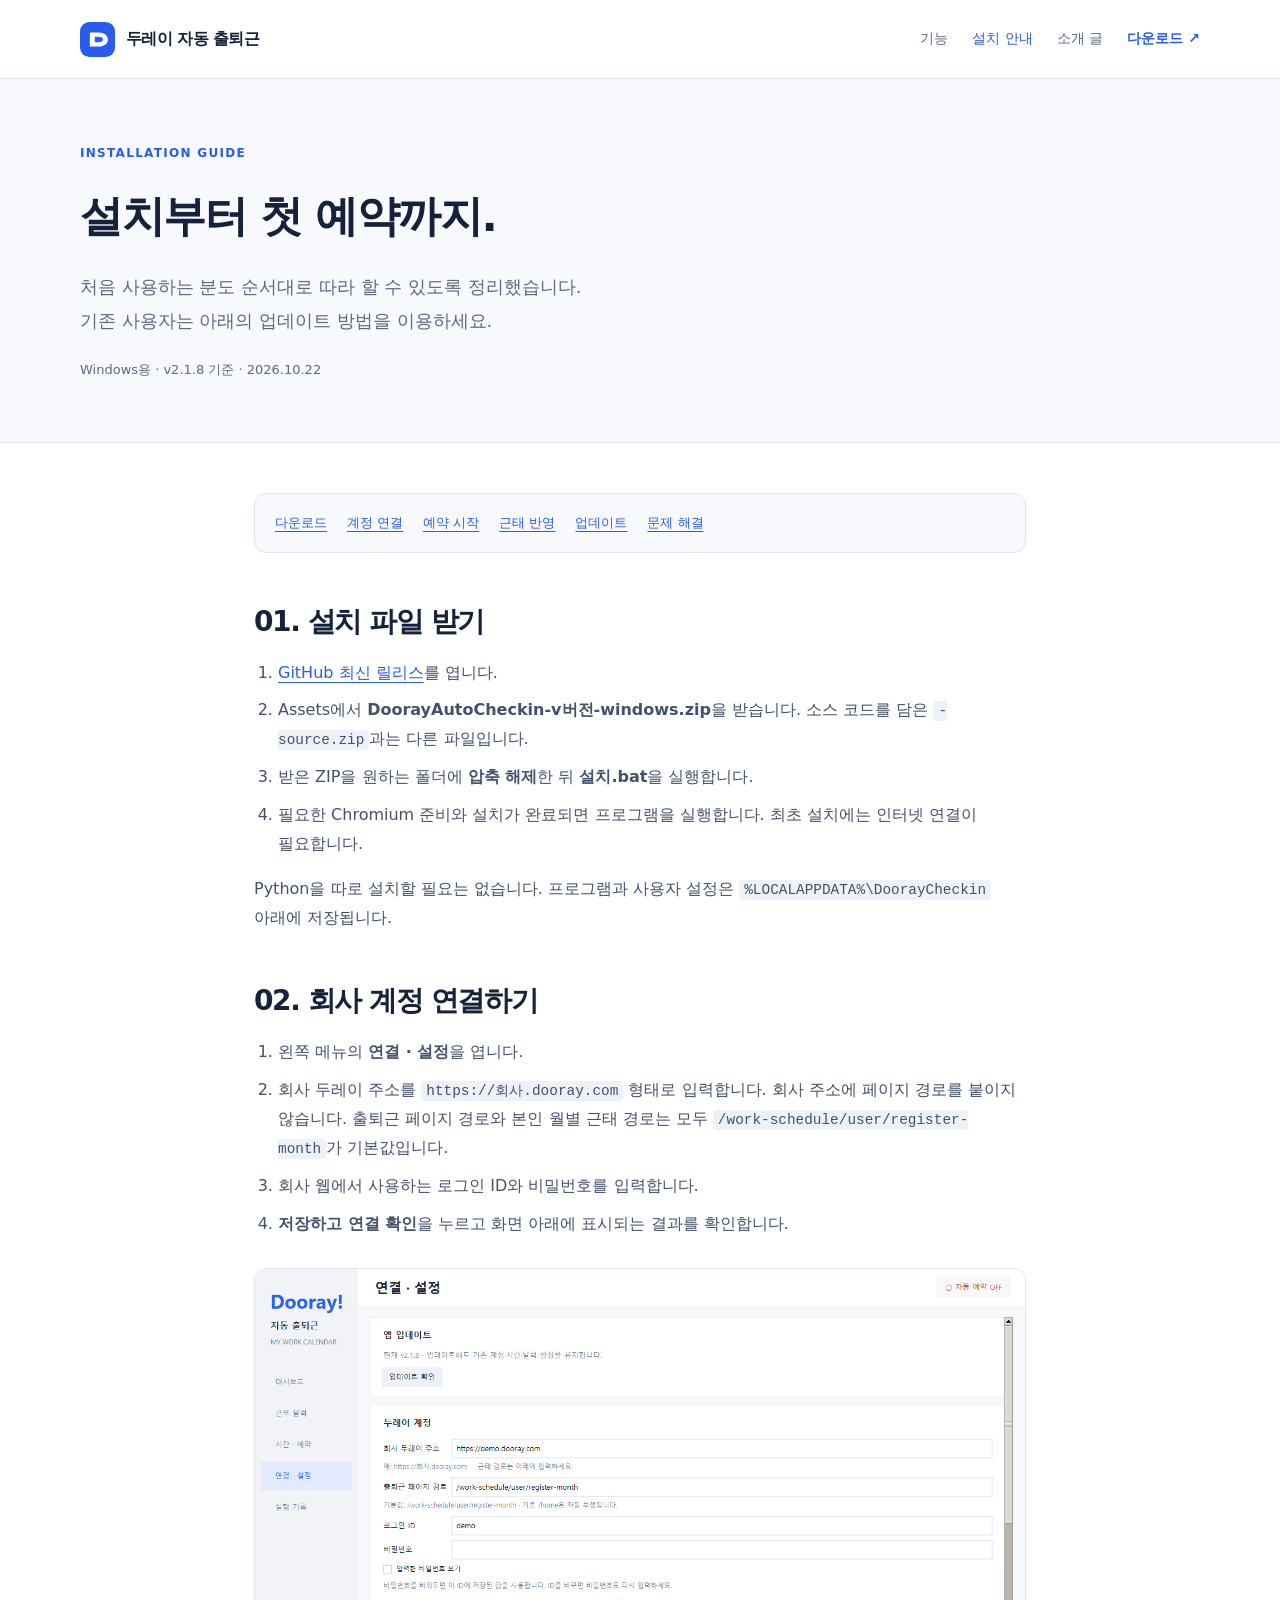
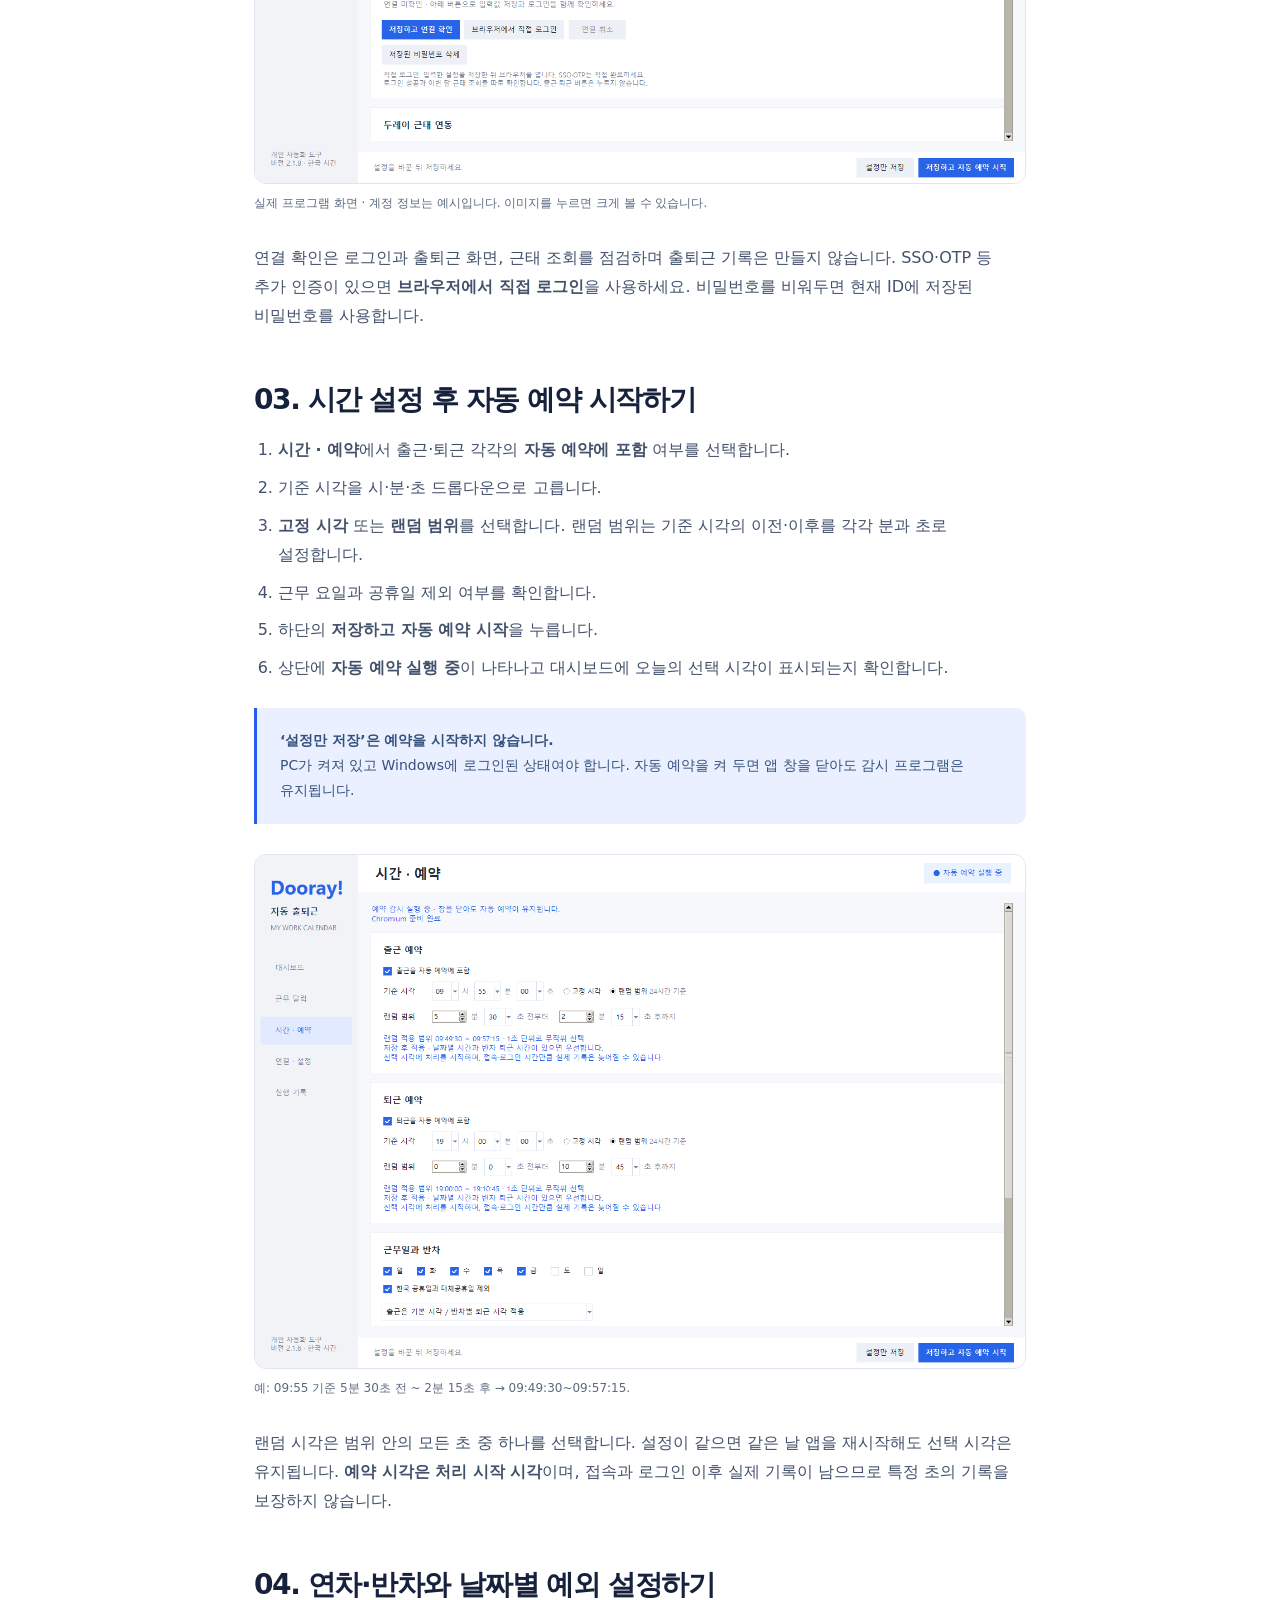
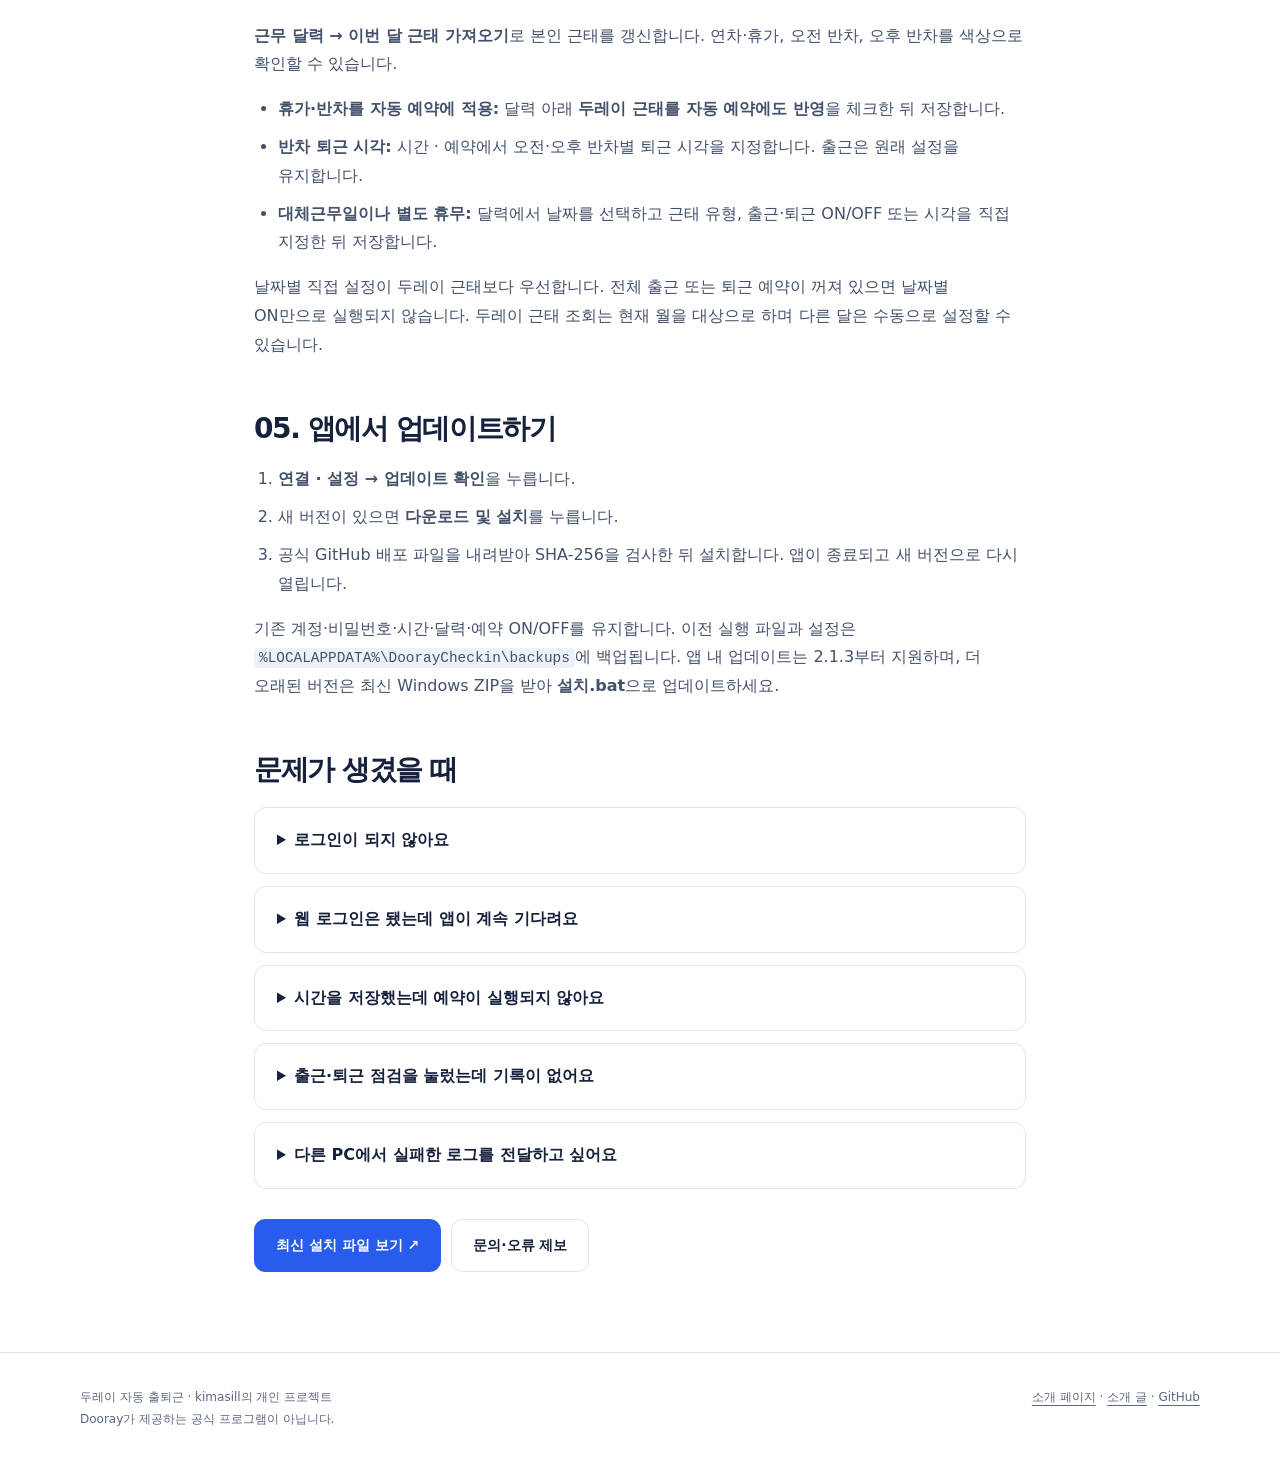
==== commit b1e5e761: "Correct legacy home path to Dooray attendance page" ====
--- a/docs/guide.html
+++ b/docs/guide.html
@@ -1,11 +1,11 @@
 <!doctype html><html lang="ko"><head><meta charset="utf-8"><meta name="viewport" content="width=device-width, initial-scale=1"><title>설치와 업데이트 안내 | 두레이 자동 출퇴근</title><meta name="description" content="Windows에서 두레이 자동 출퇴근을 설치하고 계정 연결, 출퇴근 시간, 휴가·반차와 자동 예약을 설정하는 방법."><link rel="canonical" href="https://kimasill.github.io/dooray-auto-checkin/guide.html"><meta property="og:type" content="article"><meta property="og:locale" content="ko_KR"><meta property="og:title" content="두레이 자동 출퇴근 설치·업데이트 안내"><meta property="og:description" content="다운로드부터 계정 연결, 예약 시작, 업데이트까지 화면과 함께 따라 하는 설치 가이드."><meta property="og:url" content="https://kimasill.github.io/dooray-auto-checkin/guide.html"><meta property="og:image" content="https://kimasill.github.io/dooray-auto-checkin/images/connection.png"><meta name="twitter:card" content="summary_large_image"><link rel="icon" href="icon.svg" type="image/svg+xml"><link rel="stylesheet" href="site.css"></head><body>
 <a class="skip" href="#main">본문으로 바로가기</a><header class="header"><div class="wrap"><a class="brand" href="./"><img src="icon.svg" alt="">두레이 자동 출퇴근</a><nav class="nav" aria-label="주 메뉴"><a href="./#features">기능</a><a href="guide.html" aria-current="page">설치 안내</a><a href="story.html">소개 글</a><a class="nav-cta" href="https://github.com/kimasill/dooray-auto-checkin/releases/latest">다운로드 ↗</a></nav></div></header>
-<main id="main"><div class="page-hero"><div class="wrap"><p class="eyebrow">Installation guide</p><h1>설치부터 첫 예약까지.</h1><p class="lead">처음 사용하는 분도 순서대로 따라 할 수 있도록 정리했습니다.<br>기존 사용자는 아래의 업데이트 방법을 이용하세요.</p><p class="meta">Windows용 · v2.1.7 기준 · 2026.10.22</p></div></div><article class="reading">
+<main id="main"><div class="page-hero"><div class="wrap"><p class="eyebrow">Installation guide</p><h1>설치부터 첫 예약까지.</h1><p class="lead">처음 사용하는 분도 순서대로 따라 할 수 있도록 정리했습니다.<br>기존 사용자는 아래의 업데이트 방법을 이용하세요.</p><p class="meta">Windows용 · v2.1.8 기준 · 2026.10.22</p></div></div><article class="reading">
 <nav class="toc" aria-label="설치 안내 목차"><a href="#download">다운로드</a><a href="#connect">계정 연결</a><a href="#schedule">예약 시작</a><a href="#calendar">근태 반영</a><a href="#update">업데이트</a><a href="#troubleshooting">문제 해결</a></nav>
 <h2 id="download">01. 설치 파일 받기</h2><ol><li><a href="https://github.com/kimasill/dooray-auto-checkin/releases/latest">GitHub 최신 릴리스</a>를 엽니다.</li><li>Assets에서 <strong>DoorayAutoCheckin-v버전-windows.zip</strong>을 받습니다. 소스 코드를 담은 <code>-source.zip</code>과는 다른 파일입니다.</li><li>받은 ZIP을 원하는 폴더에 <strong>압축 해제</strong>한 뒤 <strong>설치.bat</strong>을 실행합니다.</li><li>필요한 Chromium 준비와 설치가 완료되면 프로그램을 실행합니다. 최초 설치에는 인터넷 연결이 필요합니다.</li></ol><p>Python을 따로 설치할 필요는 없습니다. 프로그램과 사용자 설정은 <code>%LOCALAPPDATA%\DoorayCheckin</code> 아래에 저장됩니다.</p>
-<h2 id="connect">02. 회사 계정 연결하기</h2><ol><li>왼쪽 메뉴의 <strong>연결 · 설정</strong>을 엽니다.</li><li>회사 두레이 주소를 <code>https://회사.dooray.com</code> 형태로 입력합니다. 회사 주소에 <code>/home</code>을 붙이지 않습니다.</li><li>회사 웹에서 사용하는 로그인 ID와 비밀번호를 입력합니다.</li><li><strong>저장하고 연결 확인</strong>을 누르고 화면 아래에 표시되는 결과를 확인합니다.</li></ol><figure><a href="images/connection.png"><img loading="lazy" src="images/connection.png" width="1380" height="920" alt="회사 두레이 주소와 ID·비밀번호를 입력하고 저장하고 연결 확인을 누르는 설정 화면"></a><figcaption>실제 프로그램 화면 · 계정 정보는 예시입니다. 이미지를 누르면 크게 볼 수 있습니다.</figcaption></figure><p>연결 확인은 로그인과 출퇴근 화면, 근태 조회를 점검하며 출퇴근 기록은 만들지 않습니다. SSO·OTP 등 추가 인증이 있으면 <strong>브라우저에서 직접 로그인</strong>을 사용하세요. 비밀번호를 비워두면 현재 ID에 저장된 비밀번호를 사용합니다.</p>
+<h2 id="connect">02. 회사 계정 연결하기</h2><ol><li>왼쪽 메뉴의 <strong>연결 · 설정</strong>을 엽니다.</li><li>회사 두레이 주소를 <code>https://회사.dooray.com</code> 형태로 입력합니다. 회사 주소에 페이지 경로를 붙이지 않습니다. 출퇴근 페이지 경로와 본인 월별 근태 경로는 모두 <code>/work-schedule/user/register-month</code>가 기본값입니다.</li><li>회사 웹에서 사용하는 로그인 ID와 비밀번호를 입력합니다.</li><li><strong>저장하고 연결 확인</strong>을 누르고 화면 아래에 표시되는 결과를 확인합니다.</li></ol><figure><a href="images/connection.png"><img loading="lazy" src="images/connection.png" width="1380" height="920" alt="회사 두레이 주소와 ID·비밀번호를 입력하고 저장하고 연결 확인을 누르는 설정 화면"></a><figcaption>실제 프로그램 화면 · 계정 정보는 예시입니다. 이미지를 누르면 크게 볼 수 있습니다.</figcaption></figure><p>연결 확인은 로그인과 출퇴근 화면, 근태 조회를 점검하며 출퇴근 기록은 만들지 않습니다. SSO·OTP 등 추가 인증이 있으면 <strong>브라우저에서 직접 로그인</strong>을 사용하세요. 비밀번호를 비워두면 현재 ID에 저장된 비밀번호를 사용합니다.</p>
 <h2 id="schedule">03. 시간 설정 후 자동 예약 시작하기</h2><ol><li><strong>시간 · 예약</strong>에서 출근·퇴근 각각의 <strong>자동 예약에 포함</strong> 여부를 선택합니다.</li><li>기준 시각을 시·분·초 드롭다운으로 고릅니다.</li><li><strong>고정 시각</strong> 또는 <strong>랜덤 범위</strong>를 선택합니다. 랜덤 범위는 기준 시각의 이전·이후를 각각 분과 초로 설정합니다.</li><li>근무 요일과 공휴일 제외 여부를 확인합니다.</li><li>하단의 <strong>저장하고 자동 예약 시작</strong>을 누릅니다.</li><li>상단에 <strong>자동 예약 실행 중</strong>이 나타나고 대시보드에 오늘의 선택 시각이 표시되는지 확인합니다.</li></ol><div class="notice"><strong>‘설정만 저장’은 예약을 시작하지 않습니다.</strong><br>PC가 켜져 있고 Windows에 로그인된 상태여야 합니다. 자동 예약을 켜 두면 앱 창을 닫아도 감시 프로그램은 유지됩니다.</div><figure><a href="images/schedule.png"><img loading="lazy" src="images/schedule.png" width="1380" height="920" alt="출퇴근 기준 시각과 랜덤 범위의 분·초를 지정하고 자동 예약을 시작하는 화면"></a><figcaption>예: 09:55 기준 5분 30초 전 ~ 2분 15초 후 → 09:49:30~09:57:15.</figcaption></figure><p>랜덤 시각은 범위 안의 모든 초 중 하나를 선택합니다. 설정이 같으면 같은 날 앱을 재시작해도 선택 시각은 유지됩니다. <strong>예약 시각은 처리 시작 시각</strong>이며, 접속과 로그인 이후 실제 기록이 남으므로 특정 초의 기록을 보장하지 않습니다.</p>
 <h2 id="calendar">04. 연차·반차와 날짜별 예외 설정하기</h2><p><strong>근무 달력 → 이번 달 근태 가져오기</strong>로 본인 근태를 갱신합니다. 연차·휴가, 오전 반차, 오후 반차를 색상으로 확인할 수 있습니다.</p><ul><li><strong>휴가·반차를 자동 예약에 적용:</strong> 달력 아래 <strong>두레이 근태를 자동 예약에도 반영</strong>을 체크한 뒤 저장합니다.</li><li><strong>반차 퇴근 시각:</strong> 시간 · 예약에서 오전·오후 반차별 퇴근 시각을 지정합니다. 출근은 원래 설정을 유지합니다.</li><li><strong>대체근무일이나 별도 휴무:</strong> 달력에서 날짜를 선택하고 근태 유형, 출근·퇴근 ON/OFF 또는 시각을 직접 지정한 뒤 저장합니다.</li></ul><p>날짜별 직접 설정이 두레이 근태보다 우선합니다. 전체 출근 또는 퇴근 예약이 꺼져 있으면 날짜별 ON만으로 실행되지 않습니다. 두레이 근태 조회는 현재 월을 대상으로 하며 다른 달은 수동으로 설정할 수 있습니다.</p>
 <h2 id="update">05. 앱에서 업데이트하기</h2><ol><li><strong>연결 · 설정 → 업데이트 확인</strong>을 누릅니다.</li><li>새 버전이 있으면 <strong>다운로드 및 설치</strong>를 누릅니다.</li><li>공식 GitHub 배포 파일을 내려받아 SHA-256을 검사한 뒤 설치합니다. 앱이 종료되고 새 버전으로 다시 열립니다.</li></ol><p>기존 계정·비밀번호·시간·달력·예약 ON/OFF를 유지합니다. 이전 실행 파일과 설정은 <code>%LOCALAPPDATA%\DoorayCheckin\backups</code>에 백업됩니다. 앱 내 업데이트는 2.1.3부터 지원하며, 더 오래된 버전은 최신 Windows ZIP을 받아 <strong>설치.bat</strong>으로 업데이트하세요.</p>
-<h2 id="troubleshooting">문제가 생겼을 때</h2><div class="faq"><details><summary>로그인이 되지 않아요</summary><p>회사 주소와 로그인 ID, 비밀번호를 다시 확인하고 ‘저장하고 연결 확인’을 누르세요. SSO·OTP는 ‘브라우저에서 직접 로그인’을 사용합니다. 계정 입력란 아래에 표시되는 오류 코드와 안내를 확인하세요. <a href="https://github.com/kimasill/dooray-auto-checkin#연결이-안-될-때">오류 코드별 안내</a></p></details><details><summary>웹 로그인은 됐는데 앱이 계속 기다려요</summary><p>2.1.7로 업데이트하고 출퇴근 페이지 경로가 기본값 /home인지 확인하세요. 로그인 뒤 메일·프로젝트로 이동한 경우 출퇴근 페이지로 이동해 다시 확인합니다. 직접 로그인에서는 열린 창에 사용자가 ID·비밀번호를 입력해야 합니다. 계속 실패하면 연결 확인을 다시 실행한 직후 최신 진단 도구 v3로 수집하세요.</p></details><details><summary>시간을 저장했는데 예약이 실행되지 않아요</summary><p>‘자동 예약에 포함’과 ‘자동 예약 실행 중’ 표시를 확인하세요. 오늘 날짜의 휴가·공휴일·수동 OFF도 확인해야 합니다. PC가 꺼졌거나 절전 상태였다면 예정 시각에 실행되지 않을 수 있습니다. 실행 기록 메뉴에서 당시 로그를 확인하세요.</p></details><details><summary>출근·퇴근 점검을 눌렀는데 기록이 없어요</summary><p>‘출근 점검 (기록 없음)’과 ‘퇴근 점검 (기록 없음)’은 실제 기록을 만들지 않습니다. 지금 처리하려면 ‘지금 출근’ 또는 ‘지금 퇴근’을 누르고 확인창을 거쳐야 합니다.</p></details><details><summary>다른 PC에서 실패한 로그를 전달하고 싶어요</summary><p><a href="https://github.com/kimasill/dooray-auto-checkin/releases/latest">최신 릴리스</a>의 Dooray-diagnostics-tool.zip을 실패한 PC에서 풀고 ‘진단로그수집.bat’을 실행하세요. 바탕화면에 진단 ZIP이 생성됩니다. 도구는 비밀번호·로그인 세션·스크린샷·원본 설정을 수집하지 않으며 자동 전송하지 않습니다. 공유 전에 내용을 확인하고 비밀번호나 원본 설정 파일을 공개 이슈에 붙이지 마세요.</p></details></div><div class="actions"><a class="button" href="https://github.com/kimasill/dooray-auto-checkin/releases/latest">최신 설치 파일 보기 ↗</a><a class="button secondary" href="https://github.com/kimasill/dooray-auto-checkin/issues">문의·오류 제보</a></div>
+<h2 id="troubleshooting">문제가 생겼을 때</h2><div class="faq"><details><summary>로그인이 되지 않아요</summary><p>회사 주소와 로그인 ID, 비밀번호를 다시 확인하고 ‘저장하고 연결 확인’을 누르세요. SSO·OTP는 ‘브라우저에서 직접 로그인’을 사용합니다. 계정 입력란 아래에 표시되는 오류 코드와 안내를 확인하세요. <a href="https://github.com/kimasill/dooray-auto-checkin#연결이-안-될-때">오류 코드별 안내</a></p></details><details><summary>웹 로그인은 됐는데 앱이 계속 기다려요</summary><p>2.1.8로 업데이트하고 ‘저장하고 연결 확인’을 누르세요. 기존 /home 설정은 /work-schedule/user/register-month로 자동 보정됩니다. /home에는 출퇴근 버튼이 없을 수 있습니다. 로그인 뒤 메일·프로젝트로 이동한 경우 출퇴근 페이지로 이동해 다시 확인합니다. 직접 로그인에서는 열린 창에 사용자가 ID·비밀번호를 입력해야 합니다. 계속 실패하면 연결 확인을 다시 실행한 직후 최신 진단 도구 v3로 수집하세요.</p></details><details><summary>시간을 저장했는데 예약이 실행되지 않아요</summary><p>‘자동 예약에 포함’과 ‘자동 예약 실행 중’ 표시를 확인하세요. 오늘 날짜의 휴가·공휴일·수동 OFF도 확인해야 합니다. PC가 꺼졌거나 절전 상태였다면 예정 시각에 실행되지 않을 수 있습니다. 실행 기록 메뉴에서 당시 로그를 확인하세요.</p></details><details><summary>출근·퇴근 점검을 눌렀는데 기록이 없어요</summary><p>‘출근 점검 (기록 없음)’과 ‘퇴근 점검 (기록 없음)’은 실제 기록을 만들지 않습니다. 지금 처리하려면 ‘지금 출근’ 또는 ‘지금 퇴근’을 누르고 확인창을 거쳐야 합니다.</p></details><details><summary>다른 PC에서 실패한 로그를 전달하고 싶어요</summary><p><a href="https://github.com/kimasill/dooray-auto-checkin/releases/latest">최신 릴리스</a>의 Dooray-diagnostics-tool.zip을 실패한 PC에서 풀고 ‘진단로그수집.bat’을 실행하세요. 바탕화면에 진단 ZIP이 생성됩니다. 도구는 비밀번호·로그인 세션·스크린샷·원본 설정을 수집하지 않으며 자동 전송하지 않습니다. 공유 전에 내용을 확인하고 비밀번호나 원본 설정 파일을 공개 이슈에 붙이지 마세요.</p></details></div><div class="actions"><a class="button" href="https://github.com/kimasill/dooray-auto-checkin/releases/latest">최신 설치 파일 보기 ↗</a><a class="button secondary" href="https://github.com/kimasill/dooray-auto-checkin/issues">문의·오류 제보</a></div>
 </article></main><footer class="footer"><div class="wrap"><p>두레이 자동 출퇴근 · kimasill의 개인 프로젝트<br>Dooray가 제공하는 공식 프로그램이 아닙니다.</p><p><a href="./">소개 페이지</a> · <a href="story.html">소개 글</a> · <a href="https://github.com/kimasill/dooray-auto-checkin">GitHub</a></p></div></footer></body></html>
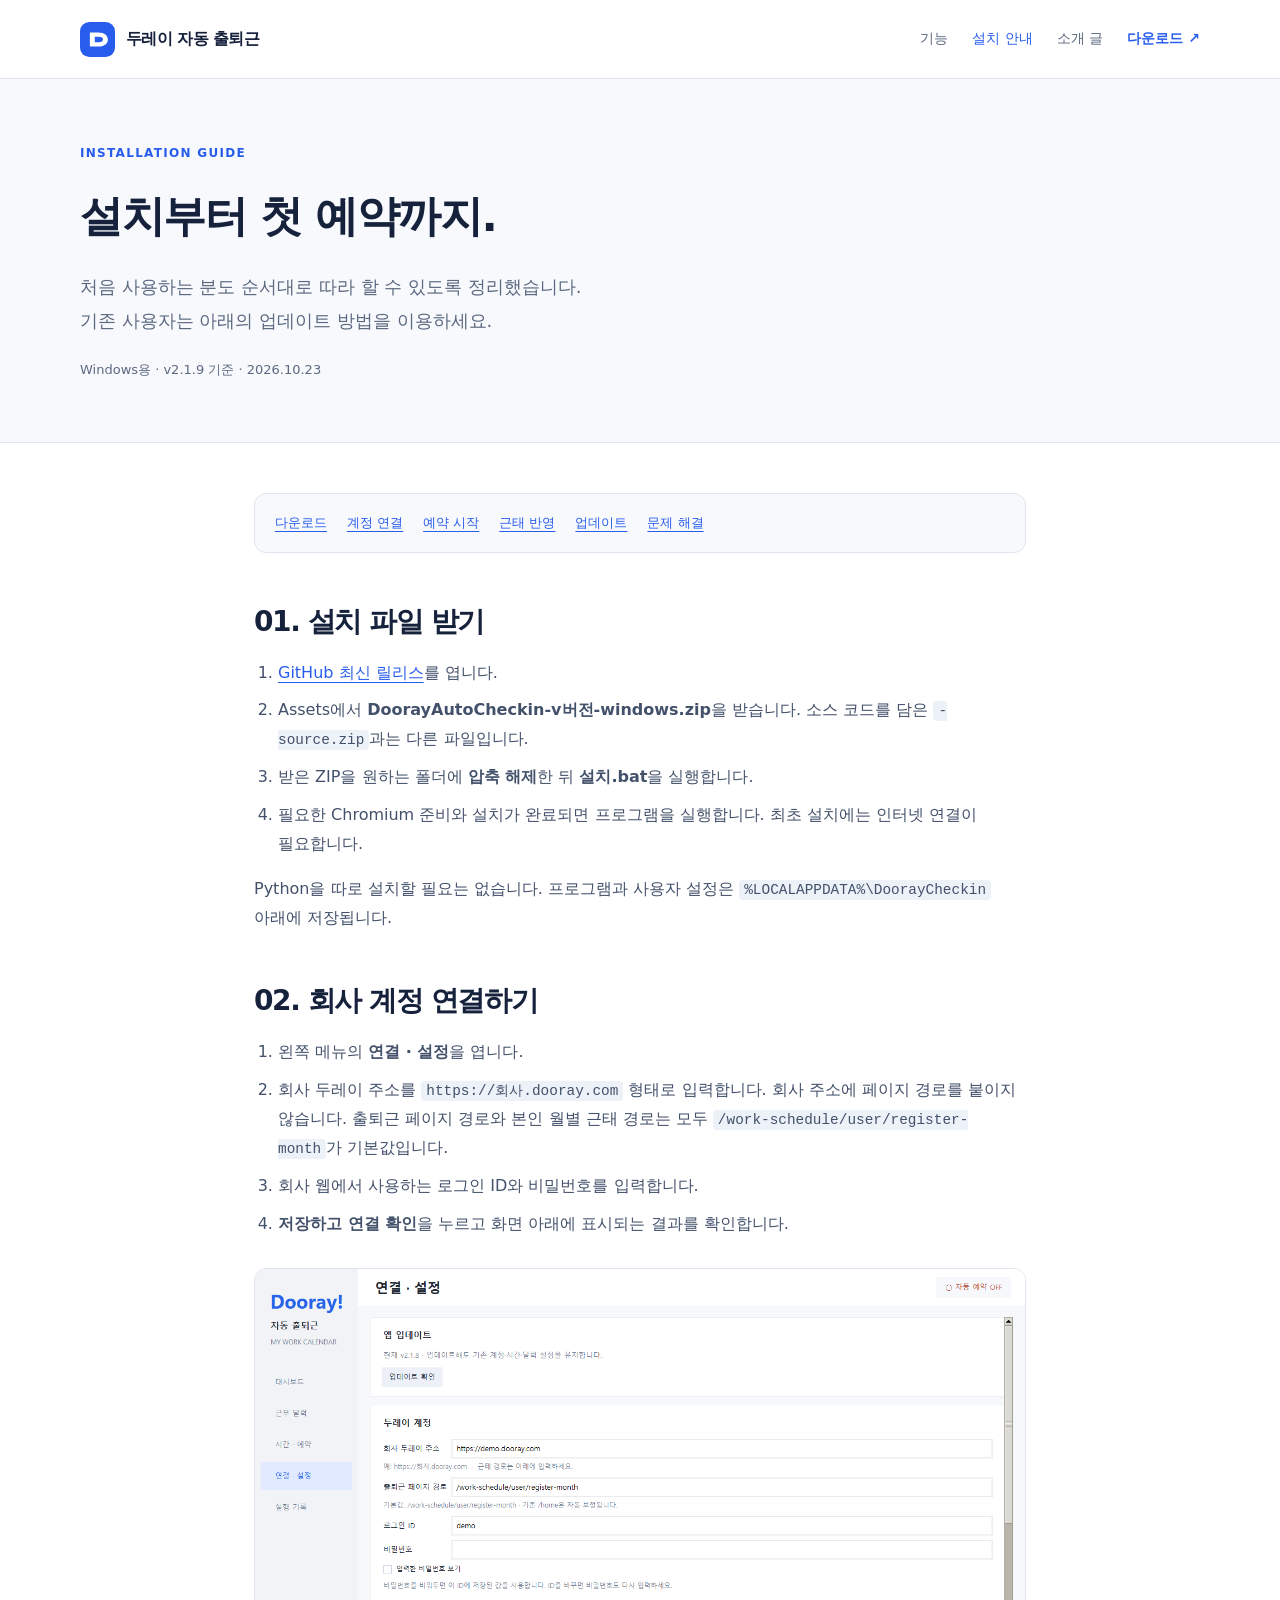
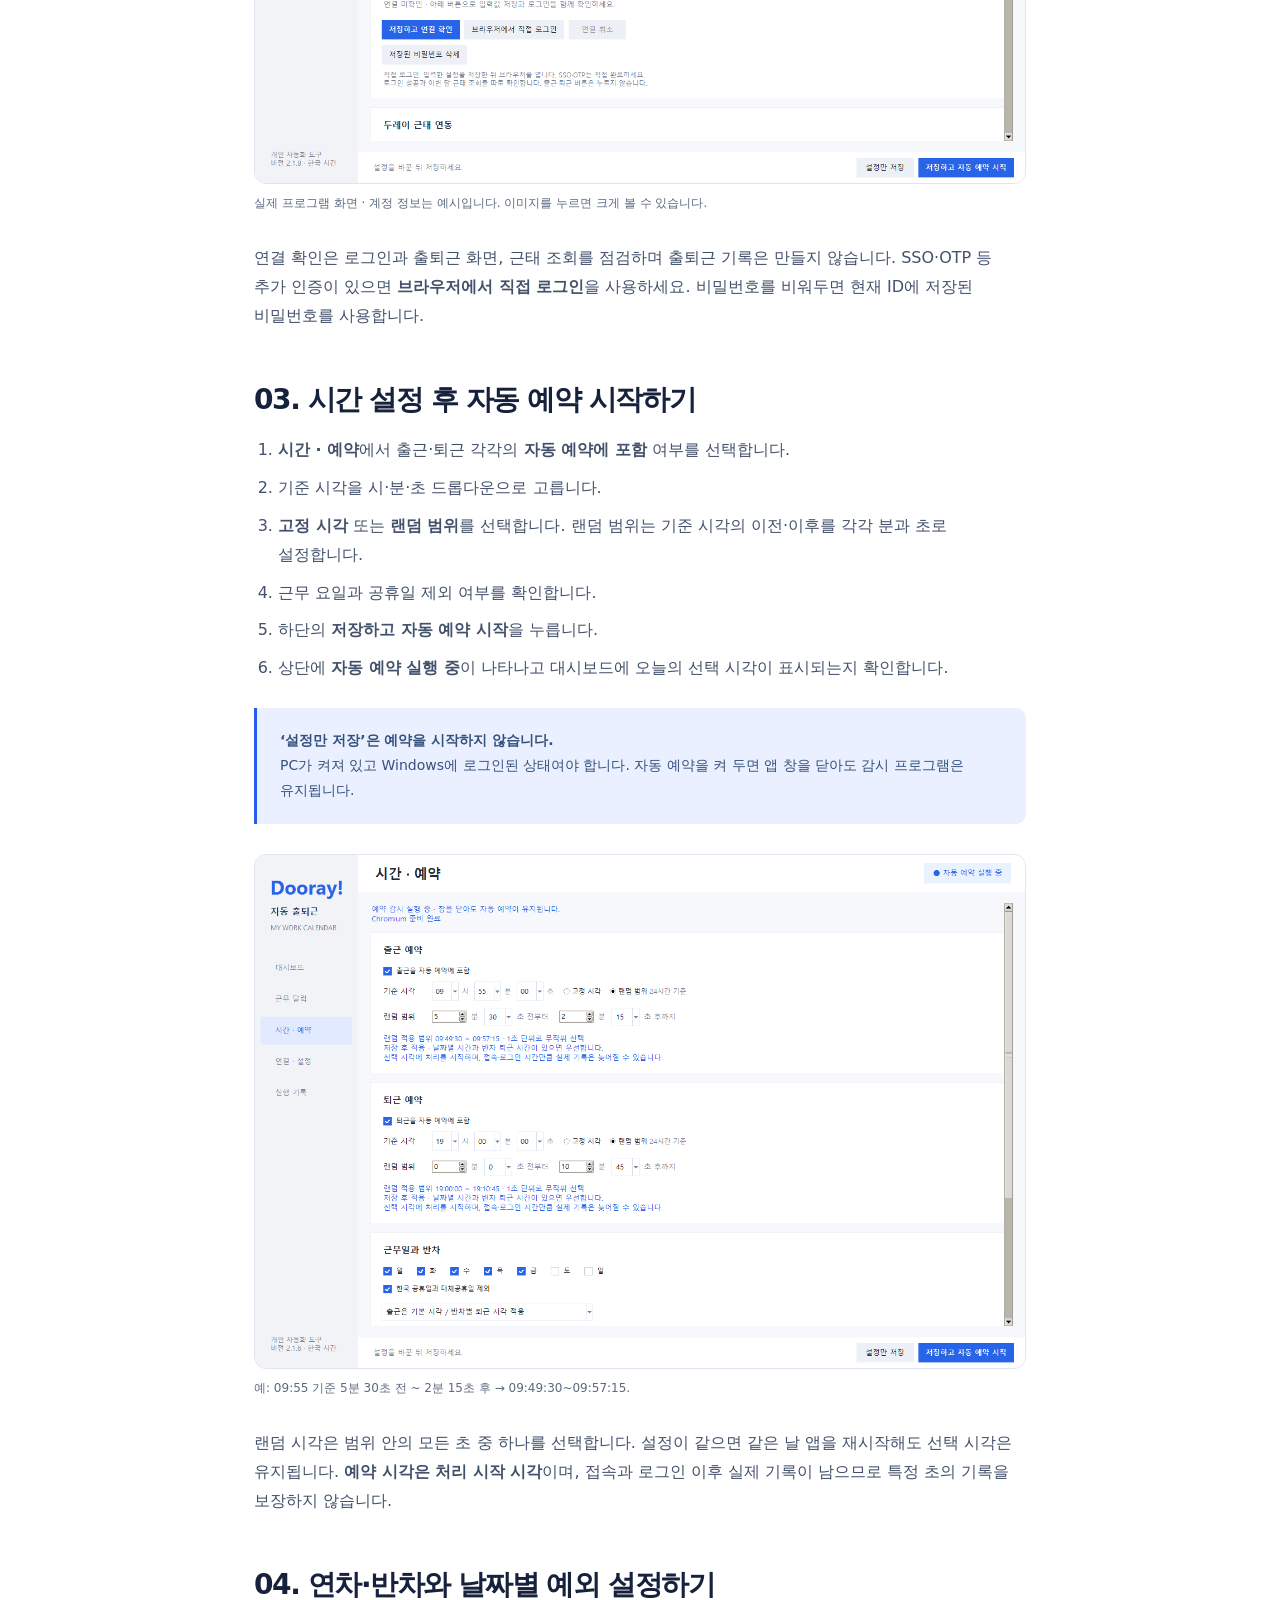
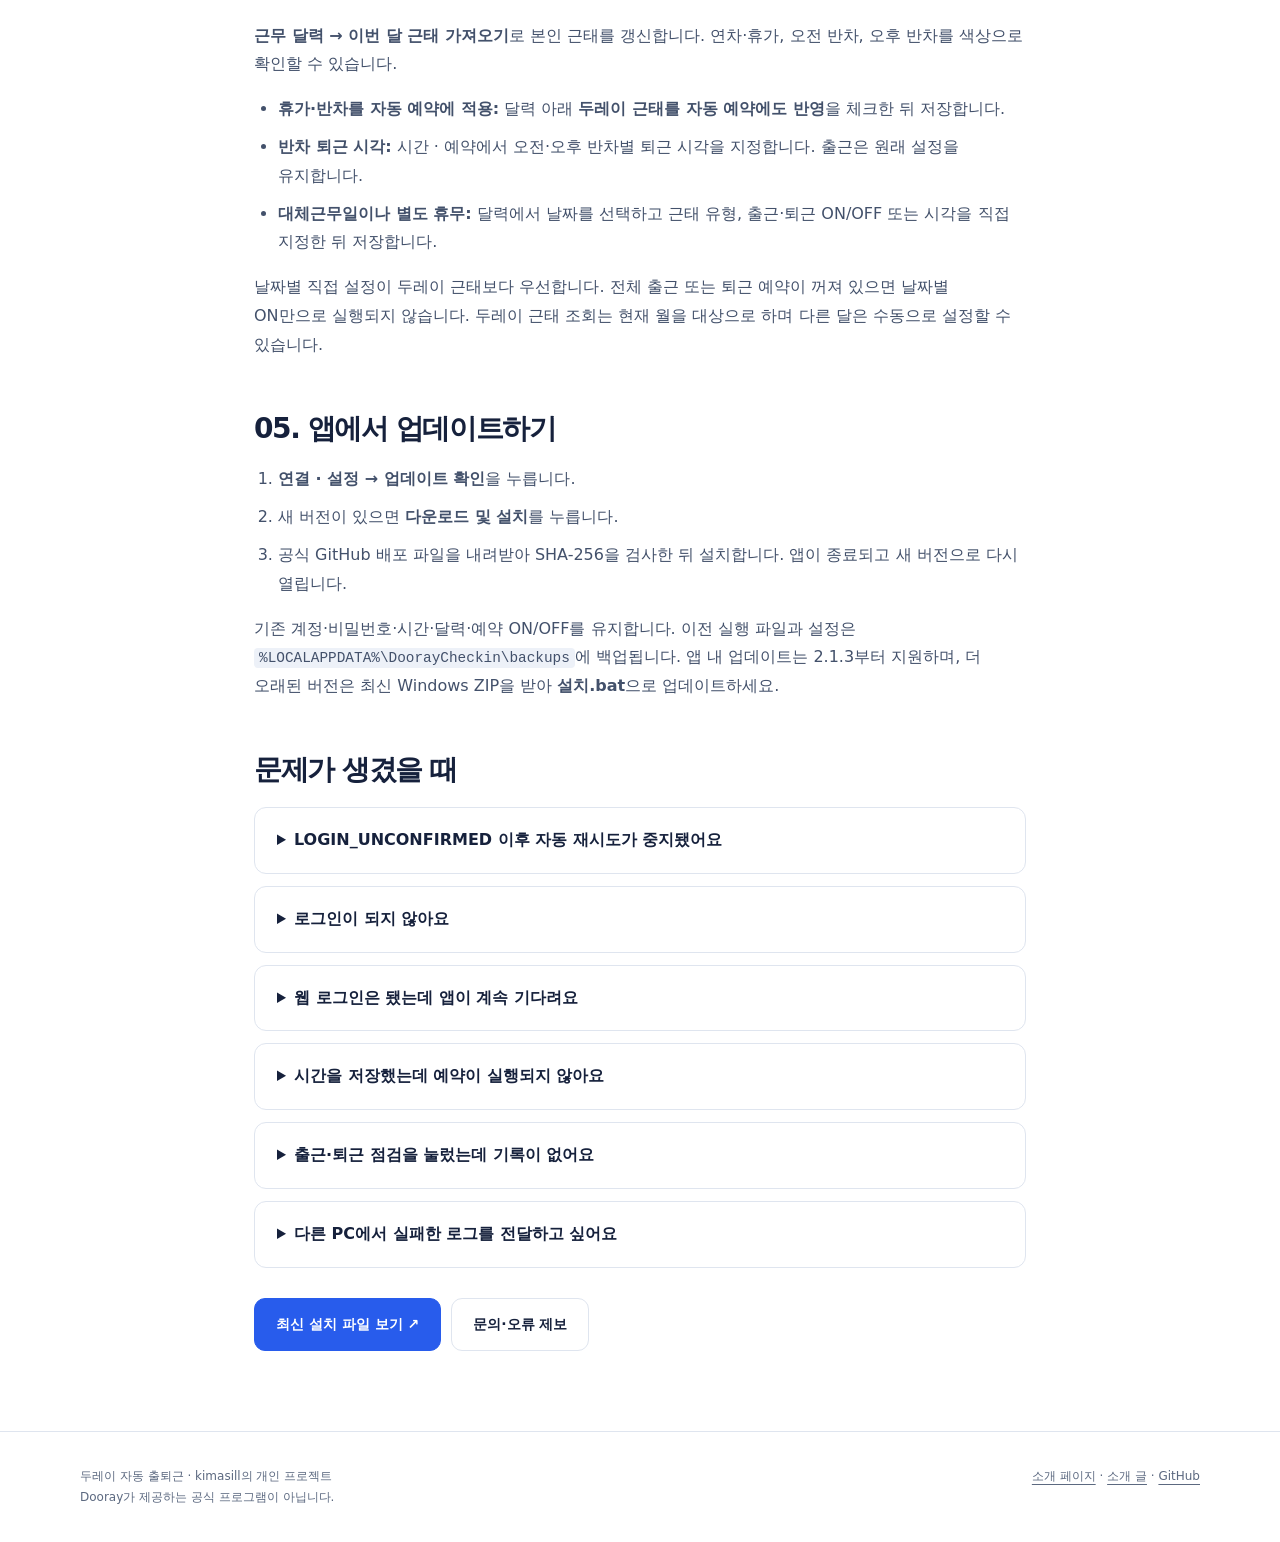
==== commit 2cd8f902: "Recover from ambiguous login timeouts without permanent blocking" ====
--- a/docs/guide.html
+++ b/docs/guide.html
@@ -1,11 +1,11 @@
 <!doctype html><html lang="ko"><head><meta charset="utf-8"><meta name="viewport" content="width=device-width, initial-scale=1"><title>설치와 업데이트 안내 | 두레이 자동 출퇴근</title><meta name="description" content="Windows에서 두레이 자동 출퇴근을 설치하고 계정 연결, 출퇴근 시간, 휴가·반차와 자동 예약을 설정하는 방법."><link rel="canonical" href="https://kimasill.github.io/dooray-auto-checkin/guide.html"><meta property="og:type" content="article"><meta property="og:locale" content="ko_KR"><meta property="og:title" content="두레이 자동 출퇴근 설치·업데이트 안내"><meta property="og:description" content="다운로드부터 계정 연결, 예약 시작, 업데이트까지 화면과 함께 따라 하는 설치 가이드."><meta property="og:url" content="https://kimasill.github.io/dooray-auto-checkin/guide.html"><meta property="og:image" content="https://kimasill.github.io/dooray-auto-checkin/images/connection.png"><meta name="twitter:card" content="summary_large_image"><link rel="icon" href="icon.svg" type="image/svg+xml"><link rel="stylesheet" href="site.css"></head><body>
 <a class="skip" href="#main">본문으로 바로가기</a><header class="header"><div class="wrap"><a class="brand" href="./"><img src="icon.svg" alt="">두레이 자동 출퇴근</a><nav class="nav" aria-label="주 메뉴"><a href="./#features">기능</a><a href="guide.html" aria-current="page">설치 안내</a><a href="story.html">소개 글</a><a class="nav-cta" href="https://github.com/kimasill/dooray-auto-checkin/releases/latest">다운로드 ↗</a></nav></div></header>
-<main id="main"><div class="page-hero"><div class="wrap"><p class="eyebrow">Installation guide</p><h1>설치부터 첫 예약까지.</h1><p class="lead">처음 사용하는 분도 순서대로 따라 할 수 있도록 정리했습니다.<br>기존 사용자는 아래의 업데이트 방법을 이용하세요.</p><p class="meta">Windows용 · v2.1.8 기준 · 2026.10.22</p></div></div><article class="reading">
+<main id="main"><div class="page-hero"><div class="wrap"><p class="eyebrow">Installation guide</p><h1>설치부터 첫 예약까지.</h1><p class="lead">처음 사용하는 분도 순서대로 따라 할 수 있도록 정리했습니다.<br>기존 사용자는 아래의 업데이트 방법을 이용하세요.</p><p class="meta">Windows용 · v2.1.9 기준 · 2026.10.23</p></div></div><article class="reading">
 <nav class="toc" aria-label="설치 안내 목차"><a href="#download">다운로드</a><a href="#connect">계정 연결</a><a href="#schedule">예약 시작</a><a href="#calendar">근태 반영</a><a href="#update">업데이트</a><a href="#troubleshooting">문제 해결</a></nav>
 <h2 id="download">01. 설치 파일 받기</h2><ol><li><a href="https://github.com/kimasill/dooray-auto-checkin/releases/latest">GitHub 최신 릴리스</a>를 엽니다.</li><li>Assets에서 <strong>DoorayAutoCheckin-v버전-windows.zip</strong>을 받습니다. 소스 코드를 담은 <code>-source.zip</code>과는 다른 파일입니다.</li><li>받은 ZIP을 원하는 폴더에 <strong>압축 해제</strong>한 뒤 <strong>설치.bat</strong>을 실행합니다.</li><li>필요한 Chromium 준비와 설치가 완료되면 프로그램을 실행합니다. 최초 설치에는 인터넷 연결이 필요합니다.</li></ol><p>Python을 따로 설치할 필요는 없습니다. 프로그램과 사용자 설정은 <code>%LOCALAPPDATA%\DoorayCheckin</code> 아래에 저장됩니다.</p>
 <h2 id="connect">02. 회사 계정 연결하기</h2><ol><li>왼쪽 메뉴의 <strong>연결 · 설정</strong>을 엽니다.</li><li>회사 두레이 주소를 <code>https://회사.dooray.com</code> 형태로 입력합니다. 회사 주소에 페이지 경로를 붙이지 않습니다. 출퇴근 페이지 경로와 본인 월별 근태 경로는 모두 <code>/work-schedule/user/register-month</code>가 기본값입니다.</li><li>회사 웹에서 사용하는 로그인 ID와 비밀번호를 입력합니다.</li><li><strong>저장하고 연결 확인</strong>을 누르고 화면 아래에 표시되는 결과를 확인합니다.</li></ol><figure><a href="images/connection.png"><img loading="lazy" src="images/connection.png" width="1380" height="920" alt="회사 두레이 주소와 ID·비밀번호를 입력하고 저장하고 연결 확인을 누르는 설정 화면"></a><figcaption>실제 프로그램 화면 · 계정 정보는 예시입니다. 이미지를 누르면 크게 볼 수 있습니다.</figcaption></figure><p>연결 확인은 로그인과 출퇴근 화면, 근태 조회를 점검하며 출퇴근 기록은 만들지 않습니다. SSO·OTP 등 추가 인증이 있으면 <strong>브라우저에서 직접 로그인</strong>을 사용하세요. 비밀번호를 비워두면 현재 ID에 저장된 비밀번호를 사용합니다.</p>
 <h2 id="schedule">03. 시간 설정 후 자동 예약 시작하기</h2><ol><li><strong>시간 · 예약</strong>에서 출근·퇴근 각각의 <strong>자동 예약에 포함</strong> 여부를 선택합니다.</li><li>기준 시각을 시·분·초 드롭다운으로 고릅니다.</li><li><strong>고정 시각</strong> 또는 <strong>랜덤 범위</strong>를 선택합니다. 랜덤 범위는 기준 시각의 이전·이후를 각각 분과 초로 설정합니다.</li><li>근무 요일과 공휴일 제외 여부를 확인합니다.</li><li>하단의 <strong>저장하고 자동 예약 시작</strong>을 누릅니다.</li><li>상단에 <strong>자동 예약 실행 중</strong>이 나타나고 대시보드에 오늘의 선택 시각이 표시되는지 확인합니다.</li></ol><div class="notice"><strong>‘설정만 저장’은 예약을 시작하지 않습니다.</strong><br>PC가 켜져 있고 Windows에 로그인된 상태여야 합니다. 자동 예약을 켜 두면 앱 창을 닫아도 감시 프로그램은 유지됩니다.</div><figure><a href="images/schedule.png"><img loading="lazy" src="images/schedule.png" width="1380" height="920" alt="출퇴근 기준 시각과 랜덤 범위의 분·초를 지정하고 자동 예약을 시작하는 화면"></a><figcaption>예: 09:55 기준 5분 30초 전 ~ 2분 15초 후 → 09:49:30~09:57:15.</figcaption></figure><p>랜덤 시각은 범위 안의 모든 초 중 하나를 선택합니다. 설정이 같으면 같은 날 앱을 재시작해도 선택 시각은 유지됩니다. <strong>예약 시각은 처리 시작 시각</strong>이며, 접속과 로그인 이후 실제 기록이 남으므로 특정 초의 기록을 보장하지 않습니다.</p>
 <h2 id="calendar">04. 연차·반차와 날짜별 예외 설정하기</h2><p><strong>근무 달력 → 이번 달 근태 가져오기</strong>로 본인 근태를 갱신합니다. 연차·휴가, 오전 반차, 오후 반차를 색상으로 확인할 수 있습니다.</p><ul><li><strong>휴가·반차를 자동 예약에 적용:</strong> 달력 아래 <strong>두레이 근태를 자동 예약에도 반영</strong>을 체크한 뒤 저장합니다.</li><li><strong>반차 퇴근 시각:</strong> 시간 · 예약에서 오전·오후 반차별 퇴근 시각을 지정합니다. 출근은 원래 설정을 유지합니다.</li><li><strong>대체근무일이나 별도 휴무:</strong> 달력에서 날짜를 선택하고 근태 유형, 출근·퇴근 ON/OFF 또는 시각을 직접 지정한 뒤 저장합니다.</li></ul><p>날짜별 직접 설정이 두레이 근태보다 우선합니다. 전체 출근 또는 퇴근 예약이 꺼져 있으면 날짜별 ON만으로 실행되지 않습니다. 두레이 근태 조회는 현재 월을 대상으로 하며 다른 달은 수동으로 설정할 수 있습니다.</p>
 <h2 id="update">05. 앱에서 업데이트하기</h2><ol><li><strong>연결 · 설정 → 업데이트 확인</strong>을 누릅니다.</li><li>새 버전이 있으면 <strong>다운로드 및 설치</strong>를 누릅니다.</li><li>공식 GitHub 배포 파일을 내려받아 SHA-256을 검사한 뒤 설치합니다. 앱이 종료되고 새 버전으로 다시 열립니다.</li></ol><p>기존 계정·비밀번호·시간·달력·예약 ON/OFF를 유지합니다. 이전 실행 파일과 설정은 <code>%LOCALAPPDATA%\DoorayCheckin\backups</code>에 백업됩니다. 앱 내 업데이트는 2.1.3부터 지원하며, 더 오래된 버전은 최신 Windows ZIP을 받아 <strong>설치.bat</strong>으로 업데이트하세요.</p>
-<h2 id="troubleshooting">문제가 생겼을 때</h2><div class="faq"><details><summary>로그인이 되지 않아요</summary><p>회사 주소와 로그인 ID, 비밀번호를 다시 확인하고 ‘저장하고 연결 확인’을 누르세요. SSO·OTP는 ‘브라우저에서 직접 로그인’을 사용합니다. 계정 입력란 아래에 표시되는 오류 코드와 안내를 확인하세요. <a href="https://github.com/kimasill/dooray-auto-checkin#연결이-안-될-때">오류 코드별 안내</a></p></details><details><summary>웹 로그인은 됐는데 앱이 계속 기다려요</summary><p>2.1.8로 업데이트하고 ‘저장하고 연결 확인’을 누르세요. 기존 /home 설정은 /work-schedule/user/register-month로 자동 보정됩니다. /home에는 출퇴근 버튼이 없을 수 있습니다. 로그인 뒤 메일·프로젝트로 이동한 경우 출퇴근 페이지로 이동해 다시 확인합니다. 직접 로그인에서는 열린 창에 사용자가 ID·비밀번호를 입력해야 합니다. 계속 실패하면 연결 확인을 다시 실행한 직후 최신 진단 도구 v3로 수집하세요.</p></details><details><summary>시간을 저장했는데 예약이 실행되지 않아요</summary><p>‘자동 예약에 포함’과 ‘자동 예약 실행 중’ 표시를 확인하세요. 오늘 날짜의 휴가·공휴일·수동 OFF도 확인해야 합니다. PC가 꺼졌거나 절전 상태였다면 예정 시각에 실행되지 않을 수 있습니다. 실행 기록 메뉴에서 당시 로그를 확인하세요.</p></details><details><summary>출근·퇴근 점검을 눌렀는데 기록이 없어요</summary><p>‘출근 점검 (기록 없음)’과 ‘퇴근 점검 (기록 없음)’은 실제 기록을 만들지 않습니다. 지금 처리하려면 ‘지금 출근’ 또는 ‘지금 퇴근’을 누르고 확인창을 거쳐야 합니다.</p></details><details><summary>다른 PC에서 실패한 로그를 전달하고 싶어요</summary><p><a href="https://github.com/kimasill/dooray-auto-checkin/releases/latest">최신 릴리스</a>의 Dooray-diagnostics-tool.zip을 실패한 PC에서 풀고 ‘진단로그수집.bat’을 실행하세요. 바탕화면에 진단 ZIP이 생성됩니다. 도구는 비밀번호·로그인 세션·스크린샷·원본 설정을 수집하지 않으며 자동 전송하지 않습니다. 공유 전에 내용을 확인하고 비밀번호나 원본 설정 파일을 공개 이슈에 붙이지 마세요.</p></details></div><div class="actions"><a class="button" href="https://github.com/kimasill/dooray-auto-checkin/releases/latest">최신 설치 파일 보기 ↗</a><a class="button secondary" href="https://github.com/kimasill/dooray-auto-checkin/issues">문의·오류 제보</a></div>
+<h2 id="troubleshooting">문제가 생겼을 때</h2><div class="faq"><details><summary>LOGIN_UNCONFIRMED 이후 자동 재시도가 중지됐어요</summary><p>2.1.9로 업데이트하세요. 로그인 완료를 확인하지 못한 일시적 오류는 영구 차단하지 않고 설정된 횟수·간격으로 재시도합니다. 구버전의 해당 차단도 다음 자동 접속 시 복구합니다. 제한 시간이 끝나기 직전에 로그인됐을 때도 실제 성공 상태를 마지막으로 확인합니다. 비밀번호 오류·계정 잠금·추가 인증이 확인되면 기존처럼 중단합니다. 이미 놓친 과거 출퇴근 기록은 자동으로 소급 생성하지 않습니다.</p></details><details><summary>로그인이 되지 않아요</summary><p>회사 주소와 로그인 ID, 비밀번호를 다시 확인하고 ‘저장하고 연결 확인’을 누르세요. SSO·OTP는 ‘브라우저에서 직접 로그인’을 사용합니다. 계정 입력란 아래에 표시되는 오류 코드와 안내를 확인하세요. <a href="https://github.com/kimasill/dooray-auto-checkin#연결이-안-될-때">오류 코드별 안내</a></p></details><details><summary>웹 로그인은 됐는데 앱이 계속 기다려요</summary><p>2.1.9로 업데이트하고 ‘저장하고 연결 확인’을 누르세요. 기존 /home 설정은 /work-schedule/user/register-month로 자동 보정됩니다. /home에는 출퇴근 버튼이 없을 수 있습니다. 로그인 뒤 메일·프로젝트로 이동한 경우 출퇴근 페이지로 이동해 다시 확인합니다. 직접 로그인에서는 열린 창에 사용자가 ID·비밀번호를 입력해야 합니다. 계속 실패하면 연결 확인을 다시 실행한 직후 최신 진단 도구 v3로 수집하세요.</p></details><details><summary>시간을 저장했는데 예약이 실행되지 않아요</summary><p>‘자동 예약에 포함’과 ‘자동 예약 실행 중’ 표시를 확인하세요. 오늘 날짜의 휴가·공휴일·수동 OFF도 확인해야 합니다. PC가 꺼졌거나 절전 상태였다면 예정 시각에 실행되지 않을 수 있습니다. 실행 기록 메뉴에서 당시 로그를 확인하세요.</p></details><details><summary>출근·퇴근 점검을 눌렀는데 기록이 없어요</summary><p>‘출근 점검 (기록 없음)’과 ‘퇴근 점검 (기록 없음)’은 실제 기록을 만들지 않습니다. 지금 처리하려면 ‘지금 출근’ 또는 ‘지금 퇴근’을 누르고 확인창을 거쳐야 합니다.</p></details><details><summary>다른 PC에서 실패한 로그를 전달하고 싶어요</summary><p><a href="https://github.com/kimasill/dooray-auto-checkin/releases/latest">최신 릴리스</a>의 Dooray-diagnostics-tool.zip을 실패한 PC에서 풀고 ‘진단로그수집.bat’을 실행하세요. 바탕화면에 진단 ZIP이 생성됩니다. 도구는 비밀번호·로그인 세션·스크린샷·원본 설정을 수집하지 않으며 자동 전송하지 않습니다. 공유 전에 내용을 확인하고 비밀번호나 원본 설정 파일을 공개 이슈에 붙이지 마세요.</p></details></div><div class="actions"><a class="button" href="https://github.com/kimasill/dooray-auto-checkin/releases/latest">최신 설치 파일 보기 ↗</a><a class="button secondary" href="https://github.com/kimasill/dooray-auto-checkin/issues">문의·오류 제보</a></div>
 </article></main><footer class="footer"><div class="wrap"><p>두레이 자동 출퇴근 · kimasill의 개인 프로젝트<br>Dooray가 제공하는 공식 프로그램이 아닙니다.</p><p><a href="./">소개 페이지</a> · <a href="story.html">소개 글</a> · <a href="https://github.com/kimasill/dooray-auto-checkin">GitHub</a></p></div></footer></body></html>
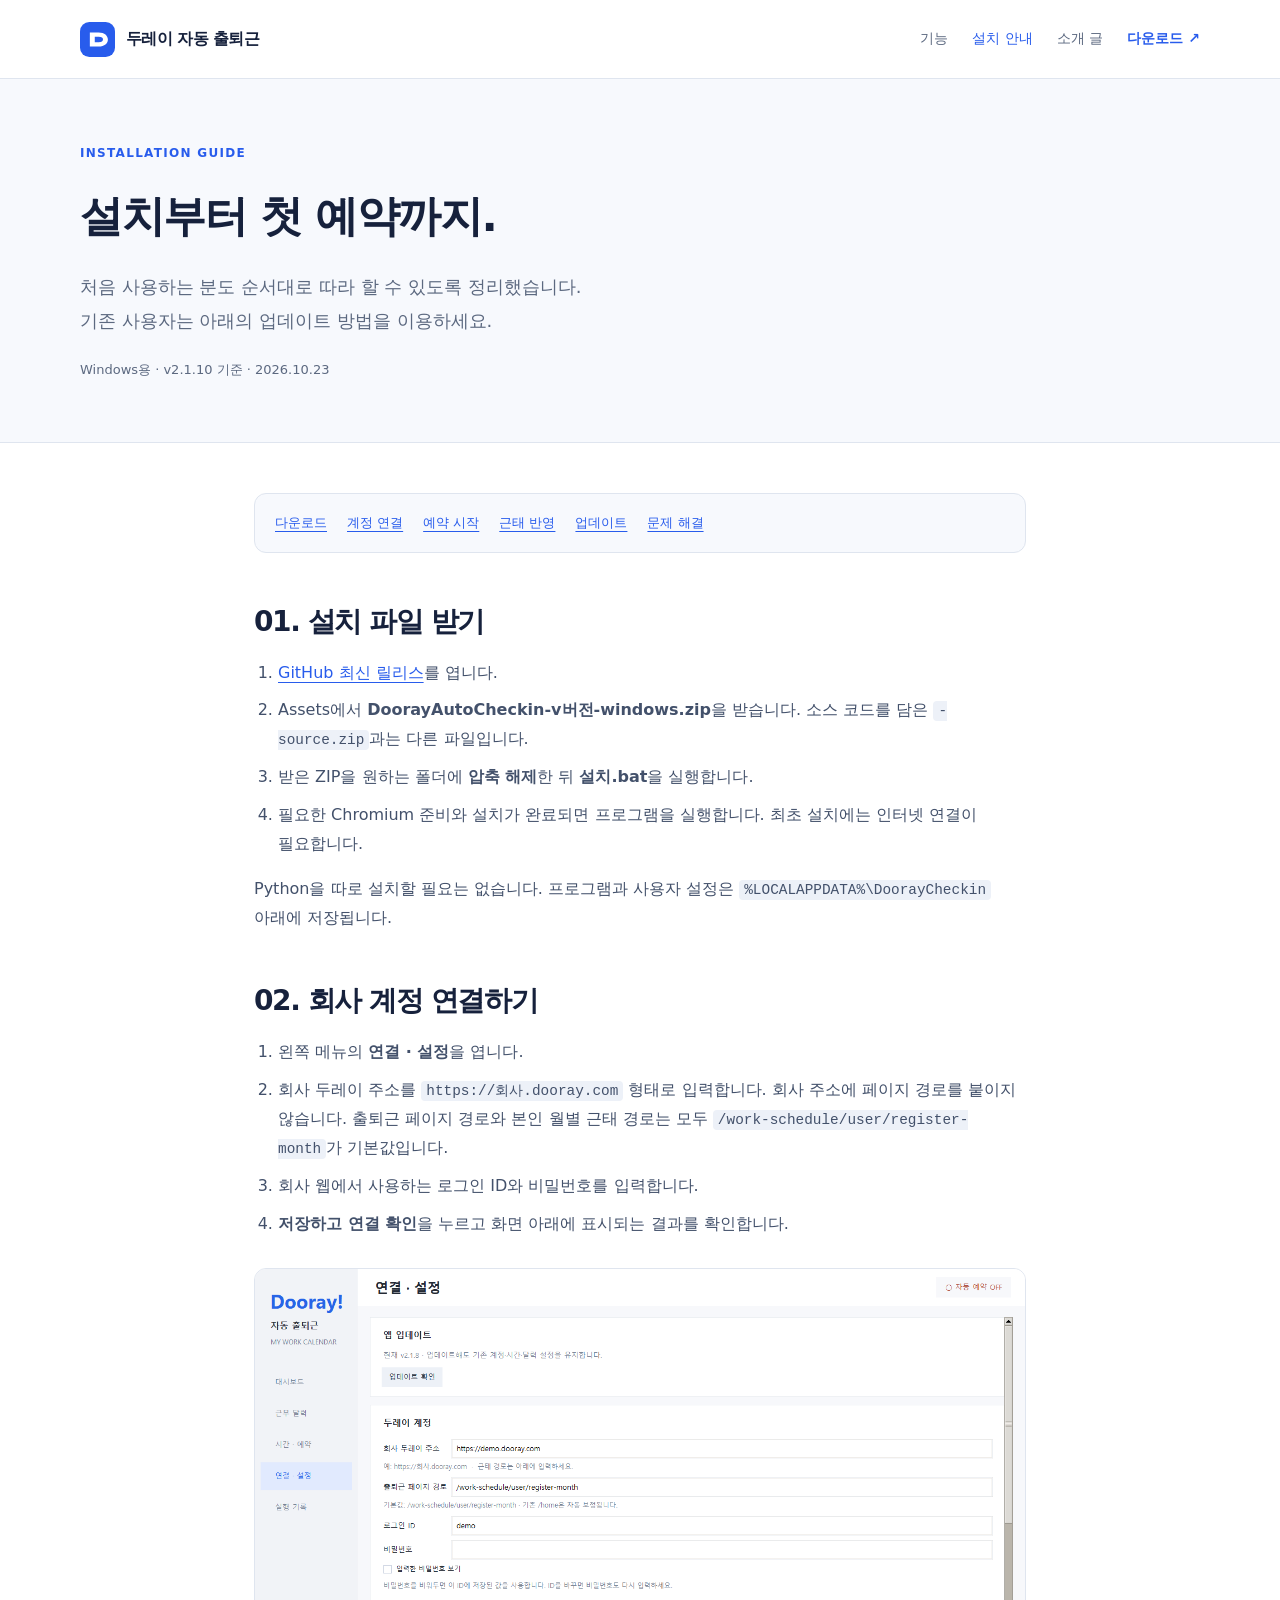
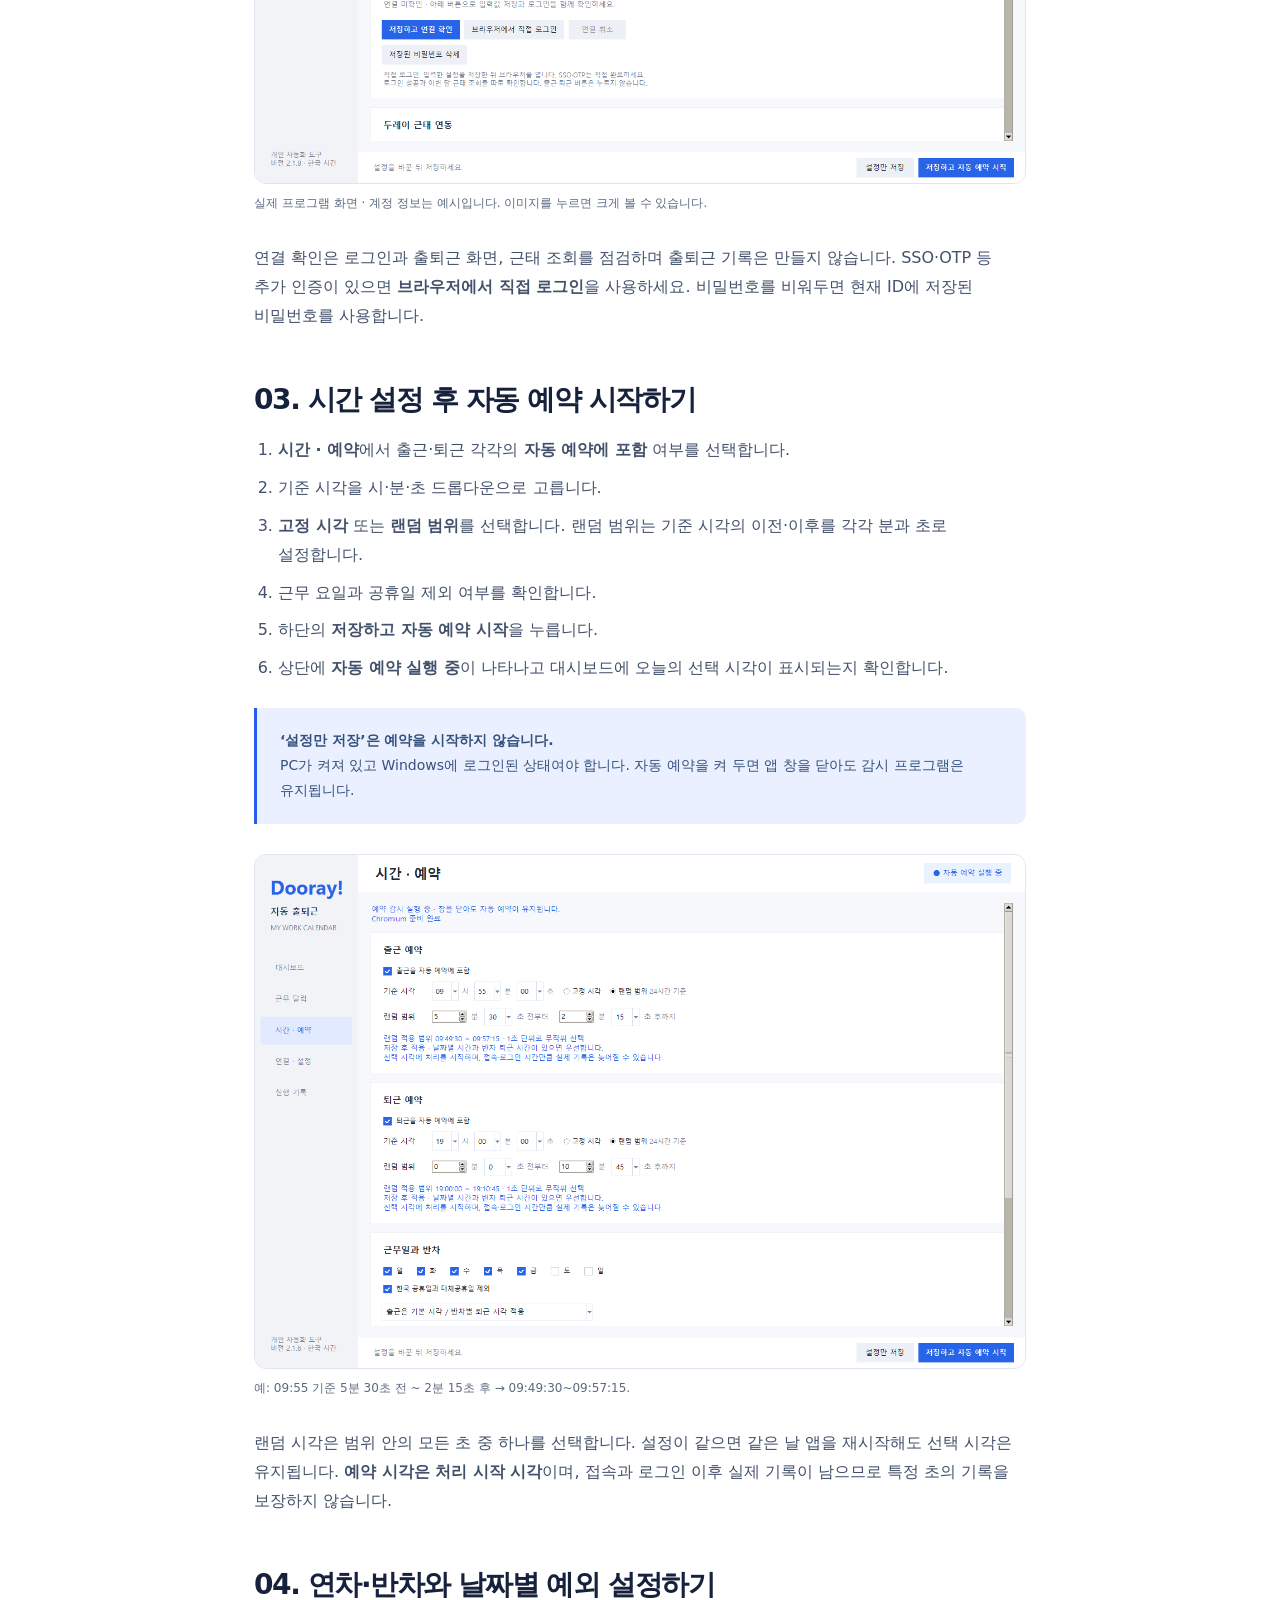
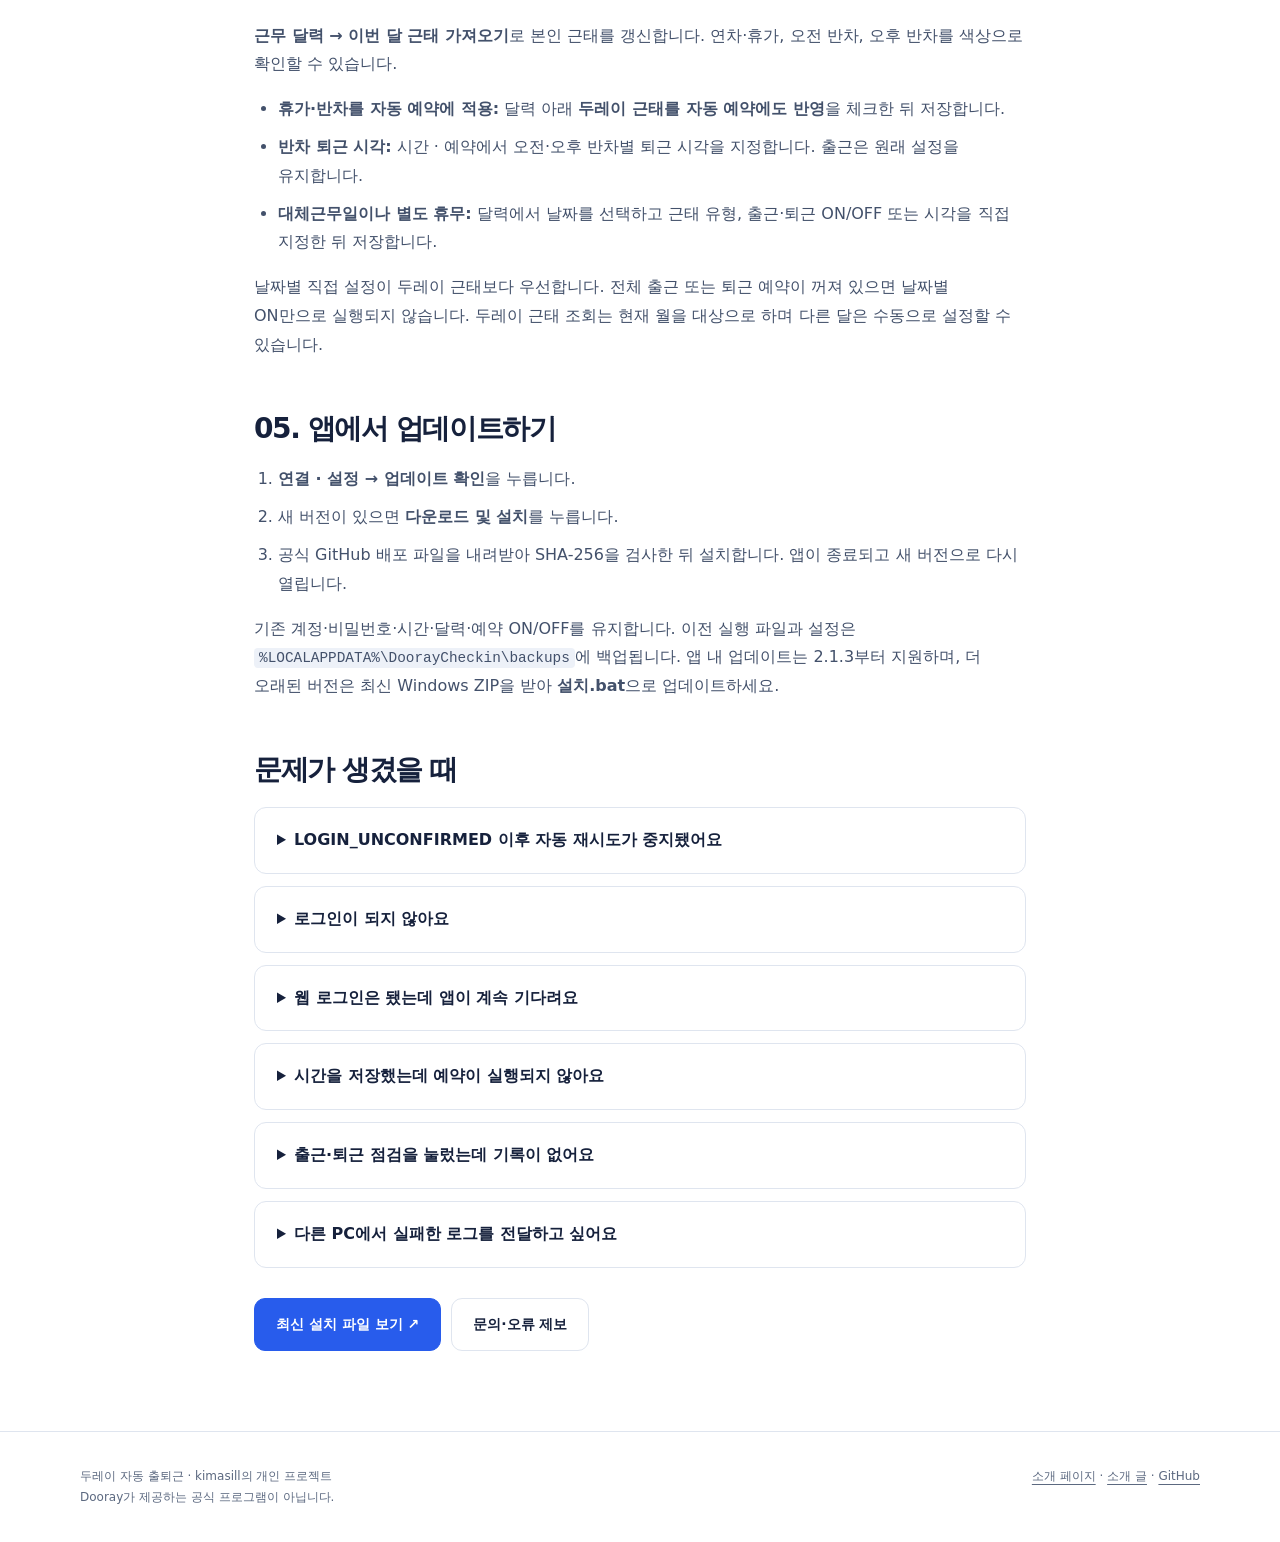
==== commit a989f375: "Use normal task priority and allow bounded watcher cold starts" ====
--- a/docs/guide.html
+++ b/docs/guide.html
@@ -1,11 +1,11 @@
 <!doctype html><html lang="ko"><head><meta charset="utf-8"><meta name="viewport" content="width=device-width, initial-scale=1"><title>설치와 업데이트 안내 | 두레이 자동 출퇴근</title><meta name="description" content="Windows에서 두레이 자동 출퇴근을 설치하고 계정 연결, 출퇴근 시간, 휴가·반차와 자동 예약을 설정하는 방법."><link rel="canonical" href="https://kimasill.github.io/dooray-auto-checkin/guide.html"><meta property="og:type" content="article"><meta property="og:locale" content="ko_KR"><meta property="og:title" content="두레이 자동 출퇴근 설치·업데이트 안내"><meta property="og:description" content="다운로드부터 계정 연결, 예약 시작, 업데이트까지 화면과 함께 따라 하는 설치 가이드."><meta property="og:url" content="https://kimasill.github.io/dooray-auto-checkin/guide.html"><meta property="og:image" content="https://kimasill.github.io/dooray-auto-checkin/images/connection.png"><meta name="twitter:card" content="summary_large_image"><link rel="icon" href="icon.svg" type="image/svg+xml"><link rel="stylesheet" href="site.css"></head><body>
 <a class="skip" href="#main">본문으로 바로가기</a><header class="header"><div class="wrap"><a class="brand" href="./"><img src="icon.svg" alt="">두레이 자동 출퇴근</a><nav class="nav" aria-label="주 메뉴"><a href="./#features">기능</a><a href="guide.html" aria-current="page">설치 안내</a><a href="story.html">소개 글</a><a class="nav-cta" href="https://github.com/kimasill/dooray-auto-checkin/releases/latest">다운로드 ↗</a></nav></div></header>
-<main id="main"><div class="page-hero"><div class="wrap"><p class="eyebrow">Installation guide</p><h1>설치부터 첫 예약까지.</h1><p class="lead">처음 사용하는 분도 순서대로 따라 할 수 있도록 정리했습니다.<br>기존 사용자는 아래의 업데이트 방법을 이용하세요.</p><p class="meta">Windows용 · v2.1.9 기준 · 2026.10.23</p></div></div><article class="reading">
+<main id="main"><div class="page-hero"><div class="wrap"><p class="eyebrow">Installation guide</p><h1>설치부터 첫 예약까지.</h1><p class="lead">처음 사용하는 분도 순서대로 따라 할 수 있도록 정리했습니다.<br>기존 사용자는 아래의 업데이트 방법을 이용하세요.</p><p class="meta">Windows용 · v2.1.10 기준 · 2026.10.23</p></div></div><article class="reading">
 <nav class="toc" aria-label="설치 안내 목차"><a href="#download">다운로드</a><a href="#connect">계정 연결</a><a href="#schedule">예약 시작</a><a href="#calendar">근태 반영</a><a href="#update">업데이트</a><a href="#troubleshooting">문제 해결</a></nav>
 <h2 id="download">01. 설치 파일 받기</h2><ol><li><a href="https://github.com/kimasill/dooray-auto-checkin/releases/latest">GitHub 최신 릴리스</a>를 엽니다.</li><li>Assets에서 <strong>DoorayAutoCheckin-v버전-windows.zip</strong>을 받습니다. 소스 코드를 담은 <code>-source.zip</code>과는 다른 파일입니다.</li><li>받은 ZIP을 원하는 폴더에 <strong>압축 해제</strong>한 뒤 <strong>설치.bat</strong>을 실행합니다.</li><li>필요한 Chromium 준비와 설치가 완료되면 프로그램을 실행합니다. 최초 설치에는 인터넷 연결이 필요합니다.</li></ol><p>Python을 따로 설치할 필요는 없습니다. 프로그램과 사용자 설정은 <code>%LOCALAPPDATA%\DoorayCheckin</code> 아래에 저장됩니다.</p>
 <h2 id="connect">02. 회사 계정 연결하기</h2><ol><li>왼쪽 메뉴의 <strong>연결 · 설정</strong>을 엽니다.</li><li>회사 두레이 주소를 <code>https://회사.dooray.com</code> 형태로 입력합니다. 회사 주소에 페이지 경로를 붙이지 않습니다. 출퇴근 페이지 경로와 본인 월별 근태 경로는 모두 <code>/work-schedule/user/register-month</code>가 기본값입니다.</li><li>회사 웹에서 사용하는 로그인 ID와 비밀번호를 입력합니다.</li><li><strong>저장하고 연결 확인</strong>을 누르고 화면 아래에 표시되는 결과를 확인합니다.</li></ol><figure><a href="images/connection.png"><img loading="lazy" src="images/connection.png" width="1380" height="920" alt="회사 두레이 주소와 ID·비밀번호를 입력하고 저장하고 연결 확인을 누르는 설정 화면"></a><figcaption>실제 프로그램 화면 · 계정 정보는 예시입니다. 이미지를 누르면 크게 볼 수 있습니다.</figcaption></figure><p>연결 확인은 로그인과 출퇴근 화면, 근태 조회를 점검하며 출퇴근 기록은 만들지 않습니다. SSO·OTP 등 추가 인증이 있으면 <strong>브라우저에서 직접 로그인</strong>을 사용하세요. 비밀번호를 비워두면 현재 ID에 저장된 비밀번호를 사용합니다.</p>
 <h2 id="schedule">03. 시간 설정 후 자동 예약 시작하기</h2><ol><li><strong>시간 · 예약</strong>에서 출근·퇴근 각각의 <strong>자동 예약에 포함</strong> 여부를 선택합니다.</li><li>기준 시각을 시·분·초 드롭다운으로 고릅니다.</li><li><strong>고정 시각</strong> 또는 <strong>랜덤 범위</strong>를 선택합니다. 랜덤 범위는 기준 시각의 이전·이후를 각각 분과 초로 설정합니다.</li><li>근무 요일과 공휴일 제외 여부를 확인합니다.</li><li>하단의 <strong>저장하고 자동 예약 시작</strong>을 누릅니다.</li><li>상단에 <strong>자동 예약 실행 중</strong>이 나타나고 대시보드에 오늘의 선택 시각이 표시되는지 확인합니다.</li></ol><div class="notice"><strong>‘설정만 저장’은 예약을 시작하지 않습니다.</strong><br>PC가 켜져 있고 Windows에 로그인된 상태여야 합니다. 자동 예약을 켜 두면 앱 창을 닫아도 감시 프로그램은 유지됩니다.</div><figure><a href="images/schedule.png"><img loading="lazy" src="images/schedule.png" width="1380" height="920" alt="출퇴근 기준 시각과 랜덤 범위의 분·초를 지정하고 자동 예약을 시작하는 화면"></a><figcaption>예: 09:55 기준 5분 30초 전 ~ 2분 15초 후 → 09:49:30~09:57:15.</figcaption></figure><p>랜덤 시각은 범위 안의 모든 초 중 하나를 선택합니다. 설정이 같으면 같은 날 앱을 재시작해도 선택 시각은 유지됩니다. <strong>예약 시각은 처리 시작 시각</strong>이며, 접속과 로그인 이후 실제 기록이 남으므로 특정 초의 기록을 보장하지 않습니다.</p>
 <h2 id="calendar">04. 연차·반차와 날짜별 예외 설정하기</h2><p><strong>근무 달력 → 이번 달 근태 가져오기</strong>로 본인 근태를 갱신합니다. 연차·휴가, 오전 반차, 오후 반차를 색상으로 확인할 수 있습니다.</p><ul><li><strong>휴가·반차를 자동 예약에 적용:</strong> 달력 아래 <strong>두레이 근태를 자동 예약에도 반영</strong>을 체크한 뒤 저장합니다.</li><li><strong>반차 퇴근 시각:</strong> 시간 · 예약에서 오전·오후 반차별 퇴근 시각을 지정합니다. 출근은 원래 설정을 유지합니다.</li><li><strong>대체근무일이나 별도 휴무:</strong> 달력에서 날짜를 선택하고 근태 유형, 출근·퇴근 ON/OFF 또는 시각을 직접 지정한 뒤 저장합니다.</li></ul><p>날짜별 직접 설정이 두레이 근태보다 우선합니다. 전체 출근 또는 퇴근 예약이 꺼져 있으면 날짜별 ON만으로 실행되지 않습니다. 두레이 근태 조회는 현재 월을 대상으로 하며 다른 달은 수동으로 설정할 수 있습니다.</p>
 <h2 id="update">05. 앱에서 업데이트하기</h2><ol><li><strong>연결 · 설정 → 업데이트 확인</strong>을 누릅니다.</li><li>새 버전이 있으면 <strong>다운로드 및 설치</strong>를 누릅니다.</li><li>공식 GitHub 배포 파일을 내려받아 SHA-256을 검사한 뒤 설치합니다. 앱이 종료되고 새 버전으로 다시 열립니다.</li></ol><p>기존 계정·비밀번호·시간·달력·예약 ON/OFF를 유지합니다. 이전 실행 파일과 설정은 <code>%LOCALAPPDATA%\DoorayCheckin\backups</code>에 백업됩니다. 앱 내 업데이트는 2.1.3부터 지원하며, 더 오래된 버전은 최신 Windows ZIP을 받아 <strong>설치.bat</strong>으로 업데이트하세요.</p>
-<h2 id="troubleshooting">문제가 생겼을 때</h2><div class="faq"><details><summary>LOGIN_UNCONFIRMED 이후 자동 재시도가 중지됐어요</summary><p>2.1.9로 업데이트하세요. 로그인 완료를 확인하지 못한 일시적 오류는 영구 차단하지 않고 설정된 횟수·간격으로 재시도합니다. 구버전의 해당 차단도 다음 자동 접속 시 복구합니다. 제한 시간이 끝나기 직전에 로그인됐을 때도 실제 성공 상태를 마지막으로 확인합니다. 비밀번호 오류·계정 잠금·추가 인증이 확인되면 기존처럼 중단합니다. 이미 놓친 과거 출퇴근 기록은 자동으로 소급 생성하지 않습니다.</p></details><details><summary>로그인이 되지 않아요</summary><p>회사 주소와 로그인 ID, 비밀번호를 다시 확인하고 ‘저장하고 연결 확인’을 누르세요. SSO·OTP는 ‘브라우저에서 직접 로그인’을 사용합니다. 계정 입력란 아래에 표시되는 오류 코드와 안내를 확인하세요. <a href="https://github.com/kimasill/dooray-auto-checkin#연결이-안-될-때">오류 코드별 안내</a></p></details><details><summary>웹 로그인은 됐는데 앱이 계속 기다려요</summary><p>2.1.9로 업데이트하고 ‘저장하고 연결 확인’을 누르세요. 기존 /home 설정은 /work-schedule/user/register-month로 자동 보정됩니다. /home에는 출퇴근 버튼이 없을 수 있습니다. 로그인 뒤 메일·프로젝트로 이동한 경우 출퇴근 페이지로 이동해 다시 확인합니다. 직접 로그인에서는 열린 창에 사용자가 ID·비밀번호를 입력해야 합니다. 계속 실패하면 연결 확인을 다시 실행한 직후 최신 진단 도구 v3로 수집하세요.</p></details><details><summary>시간을 저장했는데 예약이 실행되지 않아요</summary><p>‘자동 예약에 포함’과 ‘자동 예약 실행 중’ 표시를 확인하세요. 오늘 날짜의 휴가·공휴일·수동 OFF도 확인해야 합니다. PC가 꺼졌거나 절전 상태였다면 예정 시각에 실행되지 않을 수 있습니다. 실행 기록 메뉴에서 당시 로그를 확인하세요.</p></details><details><summary>출근·퇴근 점검을 눌렀는데 기록이 없어요</summary><p>‘출근 점검 (기록 없음)’과 ‘퇴근 점검 (기록 없음)’은 실제 기록을 만들지 않습니다. 지금 처리하려면 ‘지금 출근’ 또는 ‘지금 퇴근’을 누르고 확인창을 거쳐야 합니다.</p></details><details><summary>다른 PC에서 실패한 로그를 전달하고 싶어요</summary><p><a href="https://github.com/kimasill/dooray-auto-checkin/releases/latest">최신 릴리스</a>의 Dooray-diagnostics-tool.zip을 실패한 PC에서 풀고 ‘진단로그수집.bat’을 실행하세요. 바탕화면에 진단 ZIP이 생성됩니다. 도구는 비밀번호·로그인 세션·스크린샷·원본 설정을 수집하지 않으며 자동 전송하지 않습니다. 공유 전에 내용을 확인하고 비밀번호나 원본 설정 파일을 공개 이슈에 붙이지 마세요.</p></details></div><div class="actions"><a class="button" href="https://github.com/kimasill/dooray-auto-checkin/releases/latest">최신 설치 파일 보기 ↗</a><a class="button secondary" href="https://github.com/kimasill/dooray-auto-checkin/issues">문의·오류 제보</a></div>
+<h2 id="troubleshooting">문제가 생겼을 때</h2><div class="faq"><details><summary>LOGIN_UNCONFIRMED 이후 자동 재시도가 중지됐어요</summary><p>2.1.10로 업데이트하세요. 로그인 완료를 확인하지 못한 일시적 오류는 영구 차단하지 않고 설정된 횟수·간격으로 재시도합니다. 구버전의 해당 차단도 다음 자동 접속 시 복구합니다. 제한 시간이 끝나기 직전에 로그인됐을 때도 실제 성공 상태를 마지막으로 확인합니다. 비밀번호 오류·계정 잠금·추가 인증이 확인되면 기존처럼 중단합니다. 이미 놓친 과거 출퇴근 기록은 자동으로 소급 생성하지 않습니다.</p></details><details><summary>로그인이 되지 않아요</summary><p>회사 주소와 로그인 ID, 비밀번호를 다시 확인하고 ‘저장하고 연결 확인’을 누르세요. SSO·OTP는 ‘브라우저에서 직접 로그인’을 사용합니다. 계정 입력란 아래에 표시되는 오류 코드와 안내를 확인하세요. <a href="https://github.com/kimasill/dooray-auto-checkin#연결이-안-될-때">오류 코드별 안내</a></p></details><details><summary>웹 로그인은 됐는데 앱이 계속 기다려요</summary><p>2.1.10로 업데이트하고 ‘저장하고 연결 확인’을 누르세요. 기존 /home 설정은 /work-schedule/user/register-month로 자동 보정됩니다. /home에는 출퇴근 버튼이 없을 수 있습니다. 로그인 뒤 메일·프로젝트로 이동한 경우 출퇴근 페이지로 이동해 다시 확인합니다. 직접 로그인에서는 열린 창에 사용자가 ID·비밀번호를 입력해야 합니다. 계속 실패하면 연결 확인을 다시 실행한 직후 최신 진단 도구 v3로 수집하세요.</p></details><details><summary>시간을 저장했는데 예약이 실행되지 않아요</summary><p>‘자동 예약에 포함’과 ‘자동 예약 실행 중’ 표시를 확인하세요. 오늘 날짜의 휴가·공휴일·수동 OFF도 확인해야 합니다. PC가 꺼졌거나 절전 상태였다면 예정 시각에 실행되지 않을 수 있습니다. 실행 기록 메뉴에서 당시 로그를 확인하세요.</p></details><details><summary>출근·퇴근 점검을 눌렀는데 기록이 없어요</summary><p>‘출근 점검 (기록 없음)’과 ‘퇴근 점검 (기록 없음)’은 실제 기록을 만들지 않습니다. 지금 처리하려면 ‘지금 출근’ 또는 ‘지금 퇴근’을 누르고 확인창을 거쳐야 합니다.</p></details><details><summary>다른 PC에서 실패한 로그를 전달하고 싶어요</summary><p><a href="https://github.com/kimasill/dooray-auto-checkin/releases/latest">최신 릴리스</a>의 Dooray-diagnostics-tool.zip을 실패한 PC에서 풀고 ‘진단로그수집.bat’을 실행하세요. 바탕화면에 진단 ZIP이 생성됩니다. 도구는 비밀번호·로그인 세션·스크린샷·원본 설정을 수집하지 않으며 자동 전송하지 않습니다. 공유 전에 내용을 확인하고 비밀번호나 원본 설정 파일을 공개 이슈에 붙이지 마세요.</p></details></div><div class="actions"><a class="button" href="https://github.com/kimasill/dooray-auto-checkin/releases/latest">최신 설치 파일 보기 ↗</a><a class="button secondary" href="https://github.com/kimasill/dooray-auto-checkin/issues">문의·오류 제보</a></div>
 </article></main><footer class="footer"><div class="wrap"><p>두레이 자동 출퇴근 · kimasill의 개인 프로젝트<br>Dooray가 제공하는 공식 프로그램이 아닙니다.</p><p><a href="./">소개 페이지</a> · <a href="story.html">소개 글</a> · <a href="https://github.com/kimasill/dooray-auto-checkin">GitHub</a></p></div></footer></body></html>
